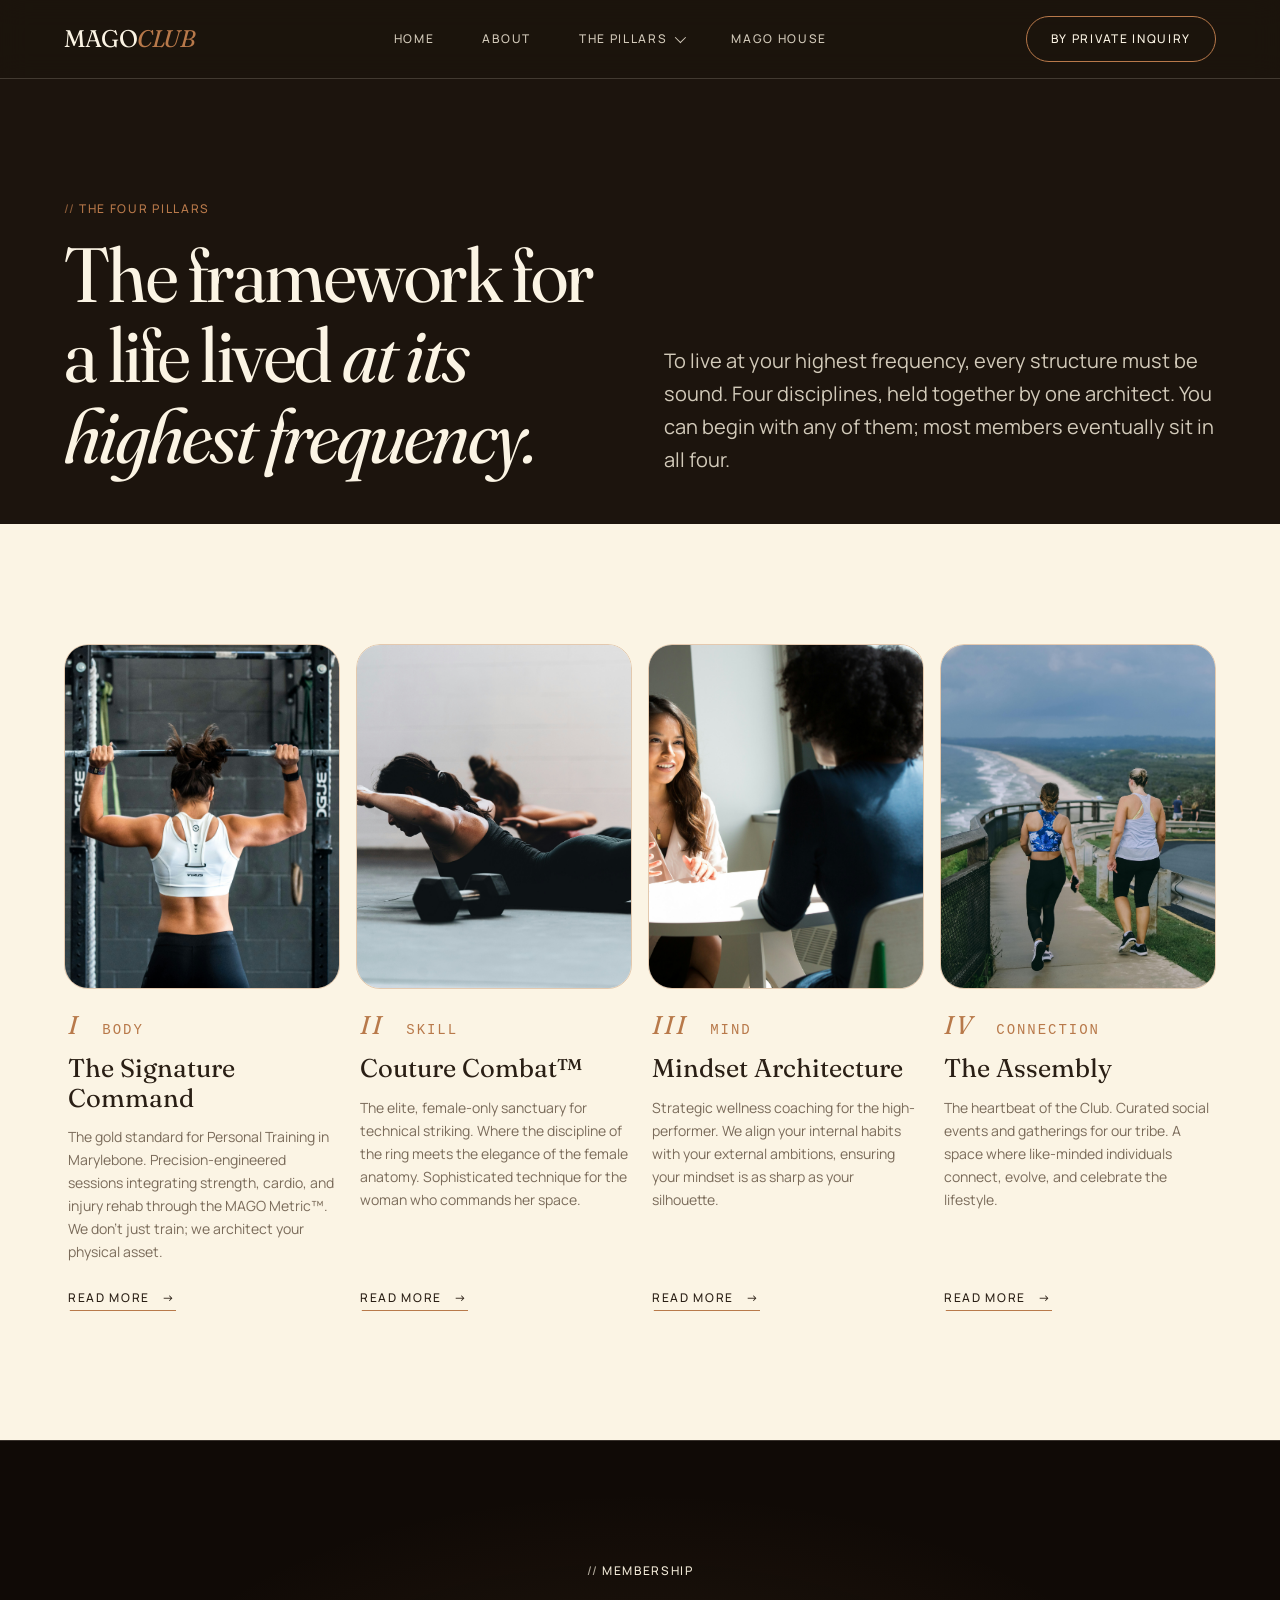
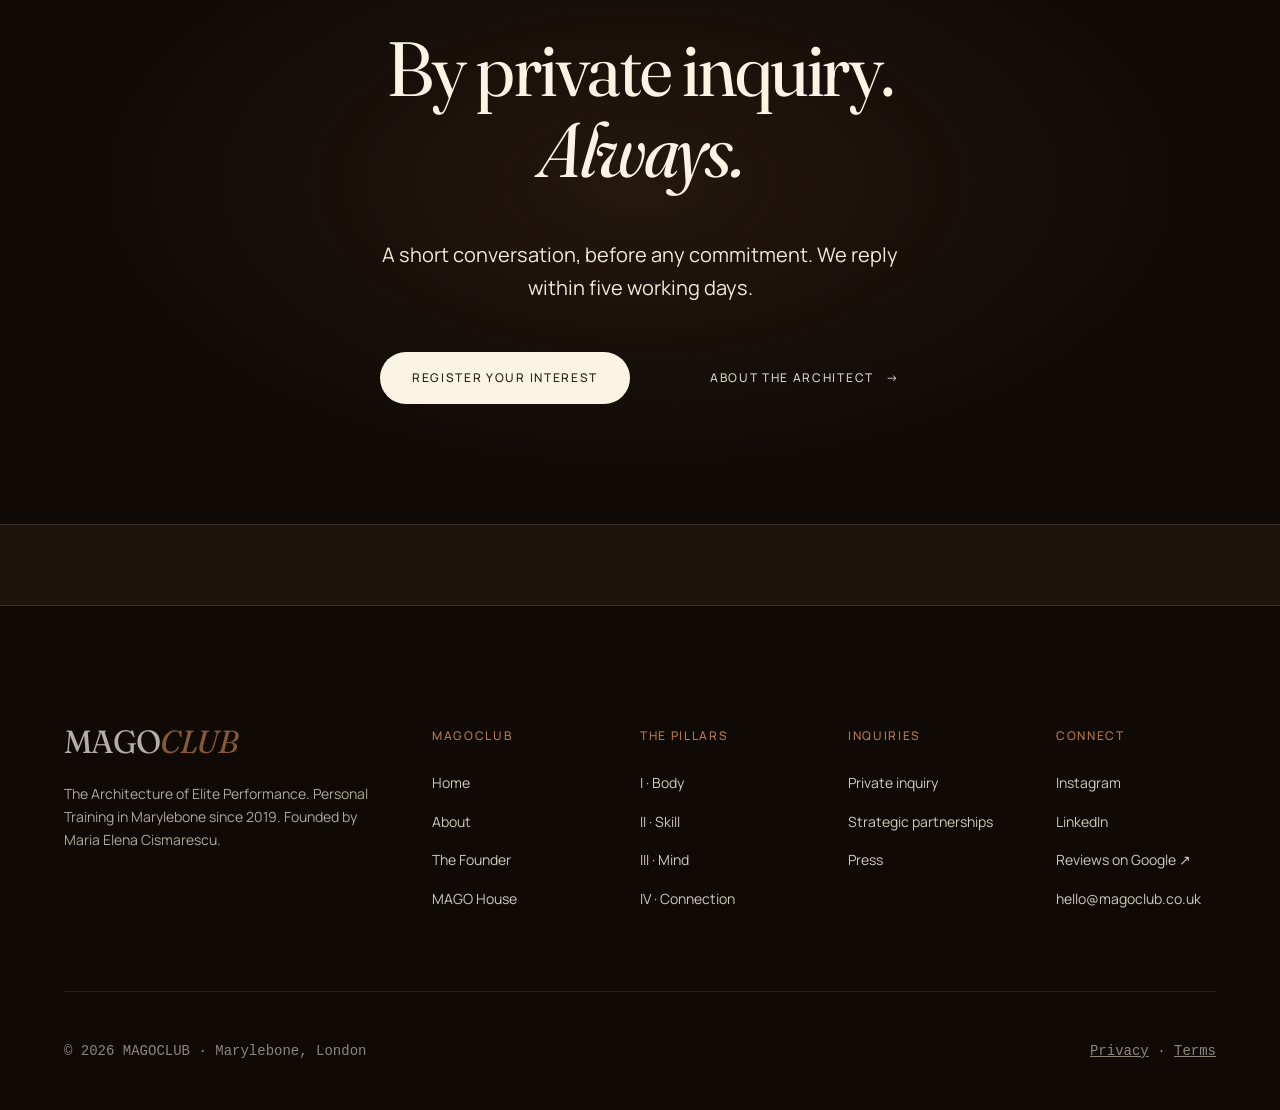
==== the-pillars/index.html @ b8d5c622 "Initial import: MAGOCLUB static site for magoclub.co.uk" ====
<!doctype html>
<html lang="en" data-root="../">
<head>
  <meta charset="utf-8" />
  <meta name="viewport" content="width=device-width,initial-scale=1" />
  <meta name="description" content="Body, Skill, Mind, Connection — the Four Pillars of MAGOCLUB's elite personal training practice in Marylebone." />
  <title>The Four Pillars — Elite Personal Training in Marylebone | MAGOCLUB</title>

  <link rel="canonical" href="https://magoclub.co.uk/the-pillars/" />

  <link rel="icon" href="/favicon.svg" type="image/svg+xml" />

  <meta property="og:type" content="website" />
  <meta property="og:site_name" content="MAGOCLUB" />
  <meta property="og:title" content="The Four Pillars — Elite Personal Training in Marylebone | MAGOCLUB" />
  <meta property="og:description" content="Body, Skill, Mind, Connection — the framework behind MAGOCLUB's elite personal training in Marylebone." />
  <meta property="og:url" content="https://magoclub.co.uk/the-pillars/" />
  <meta property="og:image" content="https://magoclub.co.uk/images/og-magoclub.jpg" />
  <meta name="twitter:card" content="summary_large_image" />
  <meta name="twitter:title" content="The Four Pillars — Elite Personal Training in Marylebone | MAGOCLUB" />
  <meta name="twitter:description" content="Body, Skill, Mind, Connection — the framework behind MAGOCLUB's elite personal training in Marylebone." />
  <meta name="twitter:image" content="https://magoclub.co.uk/images/og-magoclub.jpg" />

  <link rel="preconnect" href="https://fonts.googleapis.com" />
  <link rel="preconnect" href="https://fonts.gstatic.com" crossorigin />
  <link
    href="https://fonts.googleapis.com/css2?family=Fraunces:ital,opsz,wght,SOFT@0,9..144,300..700,0..100;1,9..144,300..700,0..100&family=Manrope:wght@400;500;600&display=swap"
    rel="stylesheet"
  />

  <link rel="stylesheet" href="../css/tokens.css" />
  <link rel="stylesheet" href="../css/sections.css" />
</head>
<body data-page="pillars">

  <a href="#main" class="skip-link">Skip to content</a>
  <div data-include="../partials/nav.html"></div>

  <main id="main">

    <!-- =====================================================================
         1 · SECTION HEADER (top of page)
         ===================================================================== -->
    <header class="sec-head sec-head--split" data-reveal-load>
      <div>
        <p class="eyebrow label-tic">The Four Pillars</p>
        <h1 class="title t-display-l">
          The framework for a life lived <span class="italic">at its highest frequency.</span>
        </h1>
      </div>
      <p class="lede t-body-l">
        To live at your highest frequency, every structure must be sound. Four
        disciplines, held together by one architect. You can begin with any of
        them; most members eventually sit in all four.
      </p>
    </header>

    <!-- =====================================================================
         2 · 4-UP PILLARS (cream stage)
         ===================================================================== -->
    <section class="pillars pillars--four on-cream-surface" aria-labelledby="pillars-headline">
      <div class="frame">
        <header class="sec-head sec-head--split sec-head--inline" style="display:none;" aria-hidden="true">
          <h2 id="pillars-headline">The Four Pillars</h2>
        </header>

        <div class="grid" role="list" data-reveal-stagger>
          <article class="card" role="listitem">
            <div class="pic">
              <a href="body.html" class="card-image-link" tabindex="-1" aria-hidden="true">
                <img src="../images/New Images/john-arano-h4i9G-de7Po-unsplash.jpg" alt="A woman lifting a barbell overhead, photographed from behind in a low-light studio." loading="lazy" decoding="async" />
              </a>
            </div>
            <div class="body">
              <span class="num"><span class="roman">I</span> Body</span>
              <h3 class="t-h2">The Signature Command</h3>
              <p class="t-body-s">
                The gold standard for Personal Training in Marylebone.
                Precision-engineered sessions integrating strength, cardio, and
                injury rehab through the MAGO Metric™. We don't just train; we
                architect your physical asset.
              </p>
              <a href="body.html" class="btn btn--primary more">Read more <span class="arrow" aria-hidden="true">→</span></a>
            </div>
          </article>

          <article class="card" role="listitem">
            <div class="pic">
              <a href="skill.html" class="card-image-link" tabindex="-1" aria-hidden="true">
                <img src="../images/New Images/logan-weaver-lgnwvr-u76Gd0hP5w4-unsplash.jpg" alt="Two women in matching low extensions on a studio floor." loading="lazy" decoding="async" />
              </a>
            </div>
            <div class="body">
              <span class="num"><span class="roman">II</span> Skill</span>
              <h3 class="t-h2">Couture Combat™</h3>
              <p class="t-body-s">
                The elite, female-only sanctuary for technical striking. Where
                the discipline of the ring meets the elegance of the female
                anatomy. Sophisticated technique for the woman who commands her
                space.
              </p>
              <a href="skill.html" class="btn btn--primary more">Read more <span class="arrow" aria-hidden="true">→</span></a>
            </div>
          </article>

          <article class="card" role="listitem">
            <div class="pic">
              <a href="mind.html" class="card-image-link" tabindex="-1" aria-hidden="true">
                <img src="../images/New Images/christina-wocintechchat-com-m-eF7HN40WbAQ-unsplash.jpg" alt="Two women in conversation across a table." loading="lazy" decoding="async" />
              </a>
            </div>
            <div class="body">
              <span class="num"><span class="roman">III</span> Mind</span>
              <h3 class="t-h2">Mindset Architecture</h3>
              <p class="t-body-s">
                Strategic wellness coaching for the high-performer. We align
                your internal habits with your external ambitions, ensuring
                your mindset is as sharp as your silhouette.
              </p>
              <a href="mind.html" class="btn btn--primary more">Read more <span class="arrow" aria-hidden="true">→</span></a>
            </div>
          </article>

          <article class="card" role="listitem">
            <div class="pic">
              <a href="connection.html" class="card-image-link" tabindex="-1" aria-hidden="true">
                <img src="../images/pexels-katetrifo-3943939.jpg" alt="Two women walking a coastal boardwalk on a moody overcast morning." loading="lazy" decoding="async" />
              </a>
            </div>
            <div class="body">
              <span class="num"><span class="roman">IV</span> Connection</span>
              <h3 class="t-h2">The Assembly</h3>
              <p class="t-body-s">
                The heartbeat of the Club. Curated social events and gatherings
                for our tribe. A space where like-minded individuals connect,
                evolve, and celebrate the lifestyle.
              </p>
              <a href="connection.html" class="btn btn--primary more">Read more <span class="arrow" aria-hidden="true">→</span></a>
            </div>
          </article>
        </div>
      </div>
    </section>

    <!-- =====================================================================
         3 · APPLY CTA BAND
         ===================================================================== -->
    <section class="apply-band" aria-labelledby="apply-headline">
      <p class="label-tic" data-reveal="fade">Membership</p>
      <h2 id="apply-headline" class="t-display-l" data-reveal="rise-soft">
        By private inquiry.<br/>
        <span class="italic">Always.</span>
      </h2>
      <p class="t-body-l" data-reveal="rise">
        A short conversation, before any commitment. We reply within five
        working days.
      </p>
      <div class="actions" data-reveal="rise">
        <a href="../register-interest.html" class="btn btn--filled">Register your interest</a>
        <a href="../about.html" class="btn btn--ghost">About the architect <span class="arrow" aria-hidden="true">→</span></a>
      </div>
    </section>

  </main>

  <div data-include="../partials/footer.html"></div>
  <script src="../js/include.js"></script>
  <script src="../js/reveal.js"></script>
</body>
</html>
---- css/tokens.css ----
/* =========================================================
   MAGO CLUB — DESIGN TOKENS
   Single source of truth for color, type, spacing, motion.
   ========================================================= */

:root {
  /* ---------- Color ---------- */
  --mago-stage:        #1C140D;   /* primary background — espresso */
  --mago-stage-2:      #261B12;   /* slightly lifted dark surface */
  --mago-stage-3:      #100A06;   /* near-black, used sparingly */

  --mago-cream:        #FBF4E4;   /* primary cream surface */
  --mago-cream-2:      #F2EAD8;   /* text on dark / secondary cream */
  --mago-cream-3:      #E8DEC6;   /* hairline on cream */

  --mago-ink:          #2A1F15;   /* primary text on cream */
  --mago-ink-muted:    #7A6B5A;   /* metadata, captions */

  --mago-copper:       #B8794A;   /* accent — line, underline, arrow */
  --mago-copper-soft:  #6B4A30;   /* hover / pressed accent */

  --mago-hairline-copper:  rgba(184, 121, 74, 0.35);
  --mago-hairline-cream:   rgba(242, 234, 216, 0.18);

  /* ---------- Typography ---------- */
  --font-serif: "Fraunces", "Times New Roman", serif;
  --font-sans:  "Manrope", -apple-system, BlinkMacSystemFont, "Segoe UI", sans-serif;
  --font-mono:  ui-monospace, "SF Mono", "JetBrains Mono", Menlo, monospace;

  /* Fraunces variation axes — high contrast, generous */
  --serif-opsz-display: 144;
  --serif-opsz-text: 28;
  --serif-soft: 30;          /* SOFT axis — slight, never floppy */

  /* Type scale — desktop. Mobile overrides further down. */
  --fs-display-xl: clamp(4rem, 9vw, 7.5rem);    /* 64–120px */
  --fs-display-l:  clamp(3rem, 6vw, 5rem);      /* 48–80px  */
  --fs-display-m:  clamp(2.25rem, 4.5vw, 3.5rem); /* 36–56px */
  --fs-h1:         clamp(1.75rem, 3vw, 2.5rem); /* 28–40px */
  --fs-h2:         clamp(1.375rem, 2vw, 1.75rem); /* 22–28px */
  --fs-body-l:     1.25rem;   /* 20px */
  --fs-body:       1rem;      /* 16px */
  --fs-body-s:     0.875rem;  /* 14px */
  --fs-label:      0.75rem;   /* 12px */

  --lh-display:    1.05;
  --lh-heading:    1.15;
  --lh-body:       1.65;
  --lh-tight:      1.25;

  --ls-label:      0.14em;    /* generous tracking on small caps */
  --ls-tight:      -0.02em;   /* display tightening */

  /* ---------- Spacing ---------- */
  --space-1:  0.25rem;   /* 4px  */
  --space-2:  0.5rem;    /* 8px  */
  --space-3:  0.75rem;   /* 12px */
  --space-4:  1rem;      /* 16px */
  --space-5:  1.5rem;    /* 24px */
  --space-6:  2rem;      /* 32px */
  --space-7:  3rem;      /* 48px */
  --space-8:  4rem;      /* 64px */
  --space-9:  5rem;      /* 80px */
  --space-10: 7.5rem;    /* 120px */

  /* ---------- Layout ---------- */
  --radius-card:    24px;
  --radius-pill:    999px;
  --radius-input:   0;        /* underline-only inputs, no rounding */

  --hairline:       1px;
  --container-max:  1440px;
  --gutter:         clamp(1.5rem, 5vw, 7.5rem);

  /* ---------- Motion ---------- */
  --ease-considered: cubic-bezier(0.22, 1, 0.36, 1);
  --dur-fast:    600ms;
  --dur-base:    1200ms;
  --dur-slow:    2000ms;

  /* Scroll/load reveal — slow, languid, considered. */
  --dur-reveal:       3200ms;
  --dur-reveal-long:  4000ms;
  --reveal-distance:  28px;
  --reveal-stagger:   180ms;
  --reveal-kenburns:  8000ms;
  --ease-reveal:      cubic-bezier(0.16, 1, 0.3, 1);

  /* ---------- Elevation (used sparingly) ---------- */
  --shadow-card: 0 24px 48px -24px rgba(28, 20, 13, 0.35);
}

/* Mobile: scale display down. Body stays. */
@media (max-width: 720px) {
  :root {
    --fs-display-xl: clamp(3rem, 12vw, 4.5rem);
    --fs-display-l:  clamp(2.25rem, 9vw, 3.25rem);
    --fs-display-m:  clamp(1.875rem, 6.5vw, 2.5rem);
  }
}
---- css/sections.css ----
/* =========================================================
   MAGO CLUB — SECTIONS
   Reusable example sections built on tokens.css.
   ========================================================= */

*, *::before, *::after { box-sizing: border-box; }
html { -webkit-text-size-adjust: 100%; text-rendering: optimizeLegibility; scroll-behavior: smooth; }
body {
  margin: 0;
  background: var(--mago-stage);
  color: var(--mago-cream-2);
  font-family: var(--font-sans);
  font-size: var(--fs-body);
  line-height: var(--lh-body);
  font-weight: 400;
  -webkit-font-smoothing: antialiased;
  -moz-osx-font-smoothing: grayscale;
}
img { max-width: 100%; display: block; }
button { font: inherit; color: inherit; background: none; border: 0; cursor: pointer; padding: 0; }
input, textarea { font: inherit; color: inherit; }
a { color: inherit; }
:focus-visible { outline: 2px solid var(--mago-copper); outline-offset: 4px; border-radius: 2px; }

/* Skip link */
.skip-link {
  position: absolute;
  left: -9999px;
  top: 0;
  background: var(--mago-cream);
  color: var(--mago-ink);
  padding: var(--space-3) var(--space-5);
  font-family: var(--font-sans);
  font-size: var(--fs-label);
  font-weight: 500;
  letter-spacing: var(--ls-label);
  text-transform: uppercase;
  text-decoration: none;
  z-index: 100;
}
.skip-link:focus { left: var(--space-5); top: var(--space-5); }

/* ---------- Reused typography (small subset of design-system.css) ---------- */
.t-display-xl { font-family: var(--font-serif); font-size: var(--fs-display-xl); line-height: var(--lh-display); letter-spacing: var(--ls-tight); font-weight: 400; margin: 0;
  font-variation-settings: "opsz" var(--serif-opsz-display), "SOFT" var(--serif-soft); }
.t-display-l  { font-family: var(--font-serif); font-size: var(--fs-display-l);  line-height: var(--lh-display); letter-spacing: var(--ls-tight); font-weight: 400; margin: 0;
  font-variation-settings: "opsz" var(--serif-opsz-display), "SOFT" var(--serif-soft); }
.t-display-m  { font-family: var(--font-serif); font-size: var(--fs-display-m);  line-height: var(--lh-heading); font-weight: 400; margin: 0; }
.t-h1 { font-family: var(--font-serif); font-size: var(--fs-h1); line-height: var(--lh-heading); font-weight: 400; margin: 0; }
.t-h2 { font-family: var(--font-serif); font-size: var(--fs-h2); line-height: var(--lh-heading); font-weight: 400; margin: 0; }
.t-body-l { font-size: var(--fs-body-l); line-height: var(--lh-body); margin: 0; }
.t-body { font-size: var(--fs-body); line-height: var(--lh-body); margin: 0; }
.t-body-s { font-size: var(--fs-body-s); line-height: var(--lh-body); margin: 0; }
.italic { font-style: italic; }
.copper { color: var(--mago-copper); }

.label-tic {
  font-family: var(--font-sans);
  font-size: var(--fs-label);
  font-weight: 500;
  letter-spacing: var(--ls-label);
  text-transform: uppercase;
  color: var(--mago-copper);
  margin: 0;
}
.label-tic::before { content: "// "; opacity: 0.7; }

/* ---------- Reused buttons (mirrored from design-system.css) ---------- */
.btn {
  --_color: var(--mago-cream);
  display: inline-flex;
  align-items: center;
  gap: var(--space-3);
  font-family: var(--font-sans);
  font-size: var(--fs-label);
  font-weight: 500;
  letter-spacing: var(--ls-label);
  text-transform: uppercase;
  color: var(--_color);
  text-decoration: none;
  position: relative;
  padding: var(--space-3) 0;
  transition: color var(--dur-base) var(--ease-considered);
}
.btn .arrow { display: inline-block; transition: transform var(--dur-base) var(--ease-considered); }
.btn:hover .arrow { transform: translateX(6px); }
.btn--primary::before {
  content: "";
  position: absolute;
  left: 0;
  bottom: var(--space-2);
  height: 1px;
  width: 100%;
  background: var(--mago-copper);
  transform-origin: left;
  transition: transform var(--dur-base) var(--ease-considered);
}
.btn--primary:hover::before { transform: scaleX(1.06); }
.btn--ghost { opacity: 0.85; }
.btn--ghost:hover { opacity: 1; }
.btn--filled {
  padding: var(--space-4) var(--space-6);
  background: var(--mago-cream);
  color: var(--mago-ink);
  border-radius: var(--radius-pill);
  transition: background-color var(--dur-base) var(--ease-considered),
              color var(--dur-base) var(--ease-considered);
}
.btn--filled:hover { background: var(--mago-copper); color: var(--mago-cream); }

.on-cream .btn { --_color: var(--mago-ink); }

/* ---------- Inter-page nav (small, top-of-page) ---------- */
.local-nav {
  position: sticky;
  top: 0;
  z-index: 10;
  background: rgba(28, 20, 13, 0.85);
  backdrop-filter: saturate(140%) blur(12px);
  -webkit-backdrop-filter: saturate(140%) blur(12px);
  border-bottom: 1px solid var(--mago-hairline-cream);
}
.local-nav .inner {
  max-width: var(--container-max);
  margin: 0 auto;
  padding: var(--space-4) var(--gutter);
  display: flex;
  align-items: center;
  justify-content: space-between;
  gap: var(--space-5);
}
.local-nav .wordmark {
  font-family: var(--font-serif);
  font-size: 1.5rem;
  color: var(--mago-cream);
  text-decoration: none;
  letter-spacing: var(--ls-tight);
}
.local-nav .wordmark em { color: var(--mago-copper); font-style: italic; }
.local-nav ul {
  list-style: none;
  margin: 0; padding: 0;
  display: flex;
  gap: var(--space-7);
}
.local-nav a {
  font-family: var(--font-sans);
  font-size: var(--fs-label);
  font-weight: 500;
  letter-spacing: var(--ls-label);
  text-transform: uppercase;
  text-decoration: none;
  color: var(--mago-cream-2);
  opacity: 0.8;
  transition: opacity var(--dur-base) var(--ease-considered), color var(--dur-base) var(--ease-considered);
}
.local-nav a:hover, .local-nav a[aria-current="page"] { opacity: 1; color: var(--mago-cream); }
.local-nav a[aria-current="page"] { border-bottom: 1px solid var(--mago-copper); padding-bottom: 2px; }

@media (max-width: 720px) {
  .local-nav ul { gap: var(--space-4); }
}

/* =========================================================
   1 · CINEMATIC HERO
   ========================================================= */
.hero-cinematic {
  position: relative;
  min-height: clamp(640px, 92vh, 960px);
  overflow: hidden;
  isolation: isolate;
}
.hero-cinematic .bg {
  position: absolute;
  inset: 0;
  z-index: -2;
}
.hero-cinematic .bg img {
  width: 100%;
  height: 100%;
  object-fit: cover;
  object-position: center 30%;
}
/* Bottom-weighted gradient ensures heading text always sits over crushed-black region */
.hero-cinematic .scrim {
  position: absolute;
  inset: 0;
  z-index: -1;
  background:
    linear-gradient(180deg, rgba(28,20,13,0.55) 0%, rgba(28,20,13,0.15) 30%, rgba(28,20,13,0.85) 75%, rgba(28,20,13,0.98) 100%),
    radial-gradient(ellipse at 30% 90%, rgba(28,20,13,0.55), transparent 60%);
}
.hero-cinematic .frame {
  max-width: var(--container-max);
  margin: 0 auto;
  padding: var(--space-10) var(--gutter) var(--space-9);
  height: 100%;
  display: grid;
  grid-template-rows: auto 1fr auto;
  min-height: clamp(640px, 92vh, 960px);
  gap: var(--space-7);
}
.hero-cinematic .top { display: flex; justify-content: space-between; align-items: flex-start; }
.hero-cinematic .top .meta {
  font-family: var(--font-sans);
  font-size: var(--fs-label);
  font-weight: 500;
  letter-spacing: var(--ls-label);
  text-transform: uppercase;
  color: var(--mago-cream-2);
  opacity: 0.7;
  text-align: right;
}
.hero-cinematic h1 {
  color: var(--mago-cream);
  max-width: 14ch;
  align-self: end;
}
.hero-cinematic .bottom {
  display: grid;
  grid-template-columns: 1fr 1fr;
  align-items: end;
  gap: var(--space-7);
}
.hero-cinematic .bottom p {
  color: var(--mago-cream-2);
  max-width: 42ch;
  opacity: 0.92;
}
.hero-cinematic .ctas {
  display: flex;
  gap: var(--space-9);
  justify-content: flex-end;
  flex-wrap: wrap;
}
@media (max-width: 720px) {
  /* Tighter top padding + stack the eyebrow/meta row instead of
     space-between, so the two labels don't get squeezed to viewport edges. */
  .hero-cinematic .frame {
    padding: var(--space-8) var(--gutter) var(--space-7);
    gap: var(--space-6);
  }
  .hero-cinematic .top {
    flex-direction: column;
    align-items: flex-start;
    gap: var(--space-3);
  }
  .hero-cinematic .top .meta {
    text-align: left;
  }
  .hero-cinematic .bottom { grid-template-columns: 1fr; }
  .hero-cinematic .ctas { justify-content: flex-start; }
}

/* =========================================================
   2 · EDITORIAL SPLIT HERO
   ========================================================= */
.hero-split {
  display: grid;
  grid-template-columns: 1fr 1fr;
  gap: var(--space-9);
  align-items: stretch;
  max-width: var(--container-max);
  margin: 0 auto;
  padding: var(--space-10) var(--gutter);
}
.hero-split .image {
  border-radius: var(--radius-card);
  overflow: hidden;
  border: 1px solid var(--mago-hairline-copper);
  aspect-ratio: 4 / 5;
}
.hero-split .image img { width: 100%; height: 100%; object-fit: cover; }
.hero-split .copy { display: flex; flex-direction: column; justify-content: center; gap: var(--space-6); }
.hero-split h2 { color: var(--mago-cream); max-width: 14ch; }
.hero-split p { color: var(--mago-cream-2); opacity: 0.85; max-width: 48ch; }
.hero-split .ctas { display: flex; gap: var(--space-9); flex-wrap: wrap; margin-top: var(--space-3); }

@media (max-width: 900px) {
  .hero-split {
    grid-template-columns: 1fr;
    padding: var(--space-8) var(--gutter) var(--space-7);
    gap: var(--space-7);
  }
  .hero-split .image { aspect-ratio: 4 / 3; }
  .hero-split .copy { justify-content: flex-start; }
}

/* =========================================================
   3 · THREE PILLARS (cream stage)
   ========================================================= */
.pillars {
  background: var(--mago-cream);
  color: var(--mago-ink);
  padding: var(--space-10) 0;
}
.pillars .frame {
  max-width: var(--container-max);
  margin: 0 auto;
  padding: 0 var(--gutter);
}
/* Centered CTA below the 4-up grid. Flex centers reliably across browsers
   regardless of whether the child is inline-flex or inline. */
.pillars__bottom-cta {
  display: flex;
  justify-content: center;
}
.pillars .head {
  display: grid;
  grid-template-columns: 1fr 1fr;
  gap: var(--space-7);
  align-items: end;
  margin-bottom: var(--space-9);
}
.pillars .head .label-tic { color: var(--mago-copper-soft); }
.pillars .head h2 { color: var(--mago-ink); margin-top: var(--space-3); max-width: 18ch; }
.pillars .head p { color: var(--mago-ink-muted); max-width: 48ch; }
.pillars .grid {
  display: grid;
  grid-template-columns: repeat(3, 1fr);
  gap: var(--space-5);
}
.pillars .card {
  background: var(--mago-cream);
  border-radius: var(--radius-card);
  overflow: hidden;
  display: flex;
  flex-direction: column;
}
/* Image is wrapped in a separate anchor (.card-image-link) that fills
   the .pic box. The link is aria-hidden + tabindex=-1 so screen readers
   announce a single accessible link per card (the "Read more →" below). */
.card-image-link {
  display: block;
  width: 100%;
  height: 100%;
}
.pillars .card .pic {
  aspect-ratio: 3 / 4;
  overflow: hidden;
  border-radius: var(--radius-card);
  border: 1px solid var(--mago-hairline-copper);
}
.pillars .card .pic img { width: 100%; height: 100%; object-fit: cover; transition: transform var(--dur-slow) var(--ease-considered); }
.pillars .card:hover { cursor: pointer; }
.pillars .card:hover .pic img { transform: scale(1.03); }
/* Mirror the .more link's underline-draw on the card as a whole, so
   the affordance is visible even when the cursor is over the image. */
.pillars .card:hover .more::before { transform: scaleX(1.06); }
/* Body region takes the remaining vertical space below the image, so all
   cards in a row become the same height. The .more link is pushed to the
   bottom of that region via margin-top: auto — so 'Read more' lines up
   across every card regardless of how many lines of body copy each has. */
.pillars .card .body {
  padding: var(--space-5) var(--space-1) 0;
  flex: 1 1 auto;
  display: flex;
  flex-direction: column;
  align-items: flex-start;
}
.pillars .card .num {
  font-family: var(--font-mono);
  font-size: var(--fs-body-s);
  color: var(--mago-copper);
  letter-spacing: var(--ls-label);
  text-transform: uppercase;
}
.pillars .card h3 { margin: var(--space-3) 0 var(--space-3); }
.pillars .card p { color: var(--mago-ink-muted); max-width: 36ch; }
.pillars .card .more {
  margin-top: auto;        /* push to the bottom of .body */
  padding-top: var(--space-5);
  --_color: var(--mago-ink);
}
@media (max-width: 900px) {
  .pillars .head { grid-template-columns: 1fr; gap: var(--space-3); }
  .pillars .grid { grid-template-columns: 1fr; }
}

/* =========================================================
   4 · EDITORIAL IMAGE+TEXT
   ========================================================= */
.editorial {
  max-width: var(--container-max);
  margin: 0 auto;
  padding: var(--space-10) var(--gutter);
  display: grid;
  grid-template-columns: 5fr 7fr;
  gap: var(--space-9);
  align-items: center;
}
.editorial .copy { padding-right: var(--space-6); }
.editorial .copy h2 { color: var(--mago-cream); margin-top: var(--space-3); margin-bottom: var(--space-6); max-width: 16ch; }
.editorial .copy p + p { margin-top: var(--space-5); }
.editorial .copy p { color: var(--mago-cream-2); opacity: 0.85; max-width: 52ch; }
.editorial .copy .more { margin-top: var(--space-7); }
.editorial figure {
  margin: 0;
  border-radius: var(--radius-card);
  overflow: hidden;
  border: 1px solid var(--mago-hairline-copper);
  position: relative;
}
.editorial figure img {
  width: 100%;
  height: auto;
  aspect-ratio: 4 / 5;
  object-fit: cover;
  display: block;
}
.editorial figcaption {
  position: absolute;
  left: var(--space-5);
  bottom: var(--space-5);
  font-family: var(--font-sans);
  font-size: var(--fs-label);
  letter-spacing: var(--ls-label);
  text-transform: uppercase;
  color: var(--mago-cream);
  background: rgba(28, 20, 13, 0.6);
  padding: var(--space-2) var(--space-4);
  border-radius: 999px;
  backdrop-filter: blur(8px);
  -webkit-backdrop-filter: blur(8px);
}
@media (max-width: 900px) {
  .editorial { grid-template-columns: 1fr; gap: var(--space-7); }
  .editorial .copy { padding-right: 0; order: 2; }
  .editorial figure { order: 1; }
}

/* =========================================================
   5 · STAT STRIP
   ========================================================= */
.stats {
  border-block: 1px solid var(--mago-hairline-cream);
  padding: var(--space-9) 0;
}
.stats .frame {
  max-width: var(--container-max);
  margin: 0 auto;
  padding: 0 var(--gutter);
  display: grid;
  grid-template-columns: repeat(4, 1fr);
  gap: var(--space-7);
}
.stats .stat dt {
  font-family: var(--font-sans);
  font-size: var(--fs-label);
  font-weight: 500;
  letter-spacing: var(--ls-label);
  text-transform: uppercase;
  color: var(--mago-copper);
  margin: 0 0 var(--space-3);
}
.stats .stat dd {
  margin: 0;
  font-family: var(--font-serif);
  font-size: clamp(2.5rem, 5vw, 4rem);
  line-height: 1;
  color: var(--mago-cream);
  font-feature-settings: "lnum";
}
.stats .stat .note {
  display: block;
  margin-top: var(--space-3);
  font-family: var(--font-sans);
  font-size: var(--fs-body-s);
  color: var(--mago-cream-2);
  opacity: 0.6;
}
@media (max-width: 900px) {
  .stats .frame { grid-template-columns: 1fr 1fr; }
}
@media (max-width: 480px) {
  .stats .frame { grid-template-columns: 1fr; }
}

/* =========================================================
   5b · CREDENTIALS (hairline-divided list on cream)
   Title + issuing body, modelled as a <dl>. Echoes the
   .stats strip — typographic, no card fills.
   ========================================================= */
.creds {
  max-width: var(--container-max);
  margin: 0 auto;
  padding: var(--space-9) var(--gutter);
}
.creds .head {
  margin-bottom: var(--space-8);
  max-width: 52ch;
}
.creds .head .label-tic { color: var(--mago-copper-soft); }
.creds .head h2 { color: var(--mago-ink); margin-top: var(--space-3); max-width: 20ch; }
.creds .grid {
  display: grid;
  grid-template-columns: repeat(3, 1fr);
  /* hairline gutters between cells via gap + cell borders */
  gap: 1px;
  background: var(--mago-hairline-copper);
  border: 1px solid var(--mago-hairline-copper);
}
.cred {
  background: var(--mago-cream);
  padding: var(--space-6) var(--space-6) var(--space-7);
  display: flex;
  flex-direction: column;
  gap: var(--space-3);
}
.cred dt {
  font-family: var(--font-sans);
  font-size: var(--fs-label);
  font-weight: 500;
  letter-spacing: var(--ls-label);
  text-transform: uppercase;
  color: var(--mago-copper);
  margin: 0;
}
.cred dd {
  margin: 0;
  font-family: var(--font-serif);
  font-size: clamp(1.25rem, 2vw, 1.5rem);
  line-height: var(--lh-tight);
  color: var(--mago-ink);
}
.cred .issuer {
  margin-top: auto;
  font-family: var(--font-sans);
  font-size: var(--fs-body-s);
  color: var(--mago-ink-muted);
}
.cred .issuer::before {
  content: "— ";
  color: var(--mago-copper);
}
@media (max-width: 900px) {
  .creds .grid { grid-template-columns: 1fr 1fr; }
}
@media (max-width: 480px) {
  .creds .grid { grid-template-columns: 1fr; }
}

/* =========================================================
   6 · MEMBERSHIP TIERS (cream cards on dark stage)
   ========================================================= */
.tiers {
  max-width: var(--container-max);
  margin: 0 auto;
  padding: var(--space-10) var(--gutter);
}
.tiers .head {
  display: grid;
  grid-template-columns: 1fr 1fr;
  gap: var(--space-7);
  align-items: end;
  margin-bottom: var(--space-9);
}
.tiers .head h2 { color: var(--mago-cream); margin-top: var(--space-3); max-width: 18ch; }
.tiers .head p { color: var(--mago-cream-2); opacity: 0.8; max-width: 48ch; }
.tiers .grid {
  display: grid;
  grid-template-columns: repeat(3, 1fr);
  gap: var(--space-5);
}
.tier {
  background: var(--mago-cream);
  color: var(--mago-ink);
  border-radius: var(--radius-card);
  border: 1px solid var(--mago-hairline-copper);
  padding: var(--space-7);
  display: flex;
  flex-direction: column;
  gap: var(--space-5);
  box-shadow: var(--shadow-card);
}
.tier .name { color: var(--mago-ink); }
.tier .lede { color: var(--mago-ink-muted); max-width: 36ch; }
.tier .tag {
  align-self: flex-start;
  font-family: var(--font-sans);
  font-size: var(--fs-label);
  letter-spacing: var(--ls-label);
  text-transform: uppercase;
  color: var(--mago-copper-soft);
}
.tier ul {
  list-style: none;
  margin: 0; padding: 0;
  display: grid;
  gap: var(--space-3);
  border-top: 1px solid var(--mago-hairline-copper);
  padding-top: var(--space-5);
}
.tier ul li {
  display: grid;
  grid-template-columns: 16px 1fr;
  gap: var(--space-3);
  align-items: baseline;
  color: var(--mago-ink);
  font-size: var(--fs-body);
}
.tier ul li::before {
  content: "—";
  color: var(--mago-copper);
  font-weight: 500;
}
.tier .foot {
  margin-top: auto;
  display: flex;
  align-items: baseline;
  justify-content: space-between;
  gap: var(--space-4);
  padding-top: var(--space-5);
}
.tier .price {
  font-family: var(--font-serif);
  font-size: 1.75rem;
  color: var(--mago-ink);
}
.tier .price small {
  font-family: var(--font-sans);
  font-size: var(--fs-body-s);
  color: var(--mago-ink-muted);
}
@media (max-width: 900px) {
  .tiers .head { grid-template-columns: 1fr; gap: var(--space-3); }
  .tiers .grid { grid-template-columns: 1fr; }
}

/* =========================================================
   7 · TESTIMONIAL / PULL QUOTE
   ========================================================= */
.testimonial {
  max-width: var(--container-max);
  margin: 0 auto;
  padding: var(--space-10) var(--gutter);
  display: grid;
  grid-template-columns: 7fr 5fr;
  gap: var(--space-9);
  align-items: center;
}
.testimonial blockquote {
  margin: 0;
  font-family: var(--font-serif);
  font-size: clamp(1.75rem, 3.5vw, 3rem);
  line-height: 1.2;
  color: var(--mago-cream);
  font-style: italic;
  font-weight: 400;
  letter-spacing: var(--ls-tight);
  max-width: 22ch;
  position: relative;
}
.testimonial blockquote::before {
  content: "\201C";
  position: absolute;
  left: -0.5em;
  top: -0.2em;
  color: var(--mago-copper);
  font-style: normal;
}
.testimonial .attribution {
  margin-top: var(--space-7);
  display: flex;
  align-items: center;
  gap: var(--space-4);
}
.testimonial .attribution .rule {
  width: 48px;
  height: 1px;
  background: var(--mago-copper);
  flex: 0 0 48px;
}
.testimonial .attribution .who {
  font-family: var(--font-sans);
  font-size: var(--fs-label);
  font-weight: 500;
  letter-spacing: var(--ls-label);
  text-transform: uppercase;
  color: var(--mago-cream-2);
  opacity: 0.85;
}
.testimonial figure {
  margin: 0;
  border-radius: var(--radius-card);
  overflow: hidden;
  border: 1px solid var(--mago-hairline-copper);
  aspect-ratio: 3 / 4;
}
.testimonial figure img { width: 100%; height: 100%; object-fit: cover; filter: saturate(0.85) brightness(0.92); }

/* Centered variant — single column, no image. The quote sits centered with
   the quotation mark inset preserved. */
.testimonial--centered {
  grid-template-columns: 1fr;
  justify-items: center;
  text-align: center;
}
.testimonial--centered blockquote { max-width: 28ch; margin-inline: auto; }
.testimonial--centered blockquote::before { left: -0.4em; }
.testimonial--centered .attribution { justify-content: center; }

@media (max-width: 900px) {
  .testimonial { grid-template-columns: 1fr; }
}

/* =========================================================
   8 · APPLY CTA BAND
   ========================================================= */
.apply-band {
  text-align: center;
  padding: clamp(var(--space-9), 14vw, var(--space-10)) var(--gutter);
  border-top: 1px solid var(--mago-hairline-cream);
  border-bottom: 1px solid var(--mago-hairline-cream);
  background:
    radial-gradient(ellipse at 50% 50%, rgba(184,121,74,0.12), transparent 60%),
    var(--mago-stage-3);
  display: grid;
  gap: var(--space-7);
  justify-items: center;
}
.apply-band h2 {
  color: var(--mago-cream);
  max-width: 18ch;
  margin: 0 auto;
}
.apply-band p {
  color: var(--mago-cream-2);
  opacity: 0.8;
  max-width: 44ch;
  margin: 0 auto;
}
.apply-band .actions {
  display: flex;
  gap: var(--space-9);
  flex-wrap: wrap;
  justify-content: center;
  align-items: center;
}

/* =========================================================
   COLOPHON
   ========================================================= */
.colophon {
  max-width: var(--container-max);
  margin: 0 auto;
  padding: var(--space-7) var(--gutter);
  display: flex;
  justify-content: space-between;
  font-family: var(--font-mono);
  font-size: var(--fs-body-s);
  color: var(--mago-cream-2);
  opacity: 0.5;
}
@media (max-width: 720px) {
  .colophon { flex-direction: column; gap: var(--space-2); }
}

/* =========================================================
   REVEALS — entrance animations on scroll / load
   Initial state set here; .is-visible flips it. JS adds the
   class via IntersectionObserver, with a safety timeout so
   content is never trapped invisible if JS fails.
   ========================================================= */
[data-reveal] {
  opacity: 0;
  transition:
    opacity var(--dur-reveal) var(--ease-reveal),
    transform var(--dur-reveal) var(--ease-reveal);
  will-change: opacity, transform;
}
[data-reveal="fade"]      { transform: none; }
[data-reveal="rise"]      { transform: translateY(var(--reveal-distance)); }
[data-reveal="rise-soft"] { transform: translateY(calc(var(--reveal-distance) * 0.5)); }
[data-reveal="rise-long"] {
  transform: translateY(var(--reveal-distance));
  transition-duration: var(--dur-reveal-long);
}
[data-reveal].is-visible {
  opacity: 1;
  transform: none;
}

/* Staggered children — each direct child reveals after the previous. */
[data-reveal-stagger] > * {
  opacity: 0;
  transform: translateY(var(--reveal-distance));
  transition:
    opacity var(--dur-reveal) var(--ease-reveal),
    transform var(--dur-reveal) var(--ease-reveal);
  will-change: opacity, transform;
}
[data-reveal-stagger].is-visible > * {
  opacity: 1;
  transform: none;
}
[data-reveal-stagger].is-visible > *:nth-child(1) { transition-delay: 0ms; }
[data-reveal-stagger].is-visible > *:nth-child(2) { transition-delay: calc(var(--reveal-stagger) * 1); }
[data-reveal-stagger].is-visible > *:nth-child(3) { transition-delay: calc(var(--reveal-stagger) * 2); }
[data-reveal-stagger].is-visible > *:nth-child(4) { transition-delay: calc(var(--reveal-stagger) * 3); }
[data-reveal-stagger].is-visible > *:nth-child(5) { transition-delay: calc(var(--reveal-stagger) * 4); }
[data-reveal-stagger].is-visible > *:nth-child(6) { transition-delay: calc(var(--reveal-stagger) * 5); }
[data-reveal-stagger].is-visible > *:nth-child(7) { transition-delay: calc(var(--reveal-stagger) * 6); }
[data-reveal-stagger].is-visible > *:nth-child(8) { transition-delay: calc(var(--reveal-stagger) * 7); }

/* Drawing rule — the hairline under .statement. Grows from the left. */
[data-reveal="rule"] {
  transform-origin: left center;
  transform: scaleX(0);
  opacity: 1;
  transition: transform var(--dur-reveal-long) var(--ease-reveal);
}
[data-reveal="rule"].is-visible { transform: scaleX(1); }

/* Hero load cascade — fires on page load, not on scroll. Each child
   waits longer than the last. Applied via [data-reveal-load]. */
[data-reveal-load] > * {
  opacity: 0;
  transform: translateY(var(--reveal-distance));
  transition:
    opacity var(--dur-reveal-long) var(--ease-reveal),
    transform var(--dur-reveal-long) var(--ease-reveal);
}
[data-reveal-load].is-visible > * {
  opacity: 1;
  transform: none;
}
[data-reveal-load].is-visible > *:nth-child(1) { transition-delay: 0ms; }
[data-reveal-load].is-visible > *:nth-child(2) { transition-delay: 200ms; }
[data-reveal-load].is-visible > *:nth-child(3) { transition-delay: 500ms; }
[data-reveal-load].is-visible > *:nth-child(4) { transition-delay: 700ms; }
[data-reveal-load].is-visible > *:nth-child(5) { transition-delay: 900ms; }

/* Ken Burns — gentle 1.05 → 1.0 zoom on hero background images.
   Applied to the .bg img inside any [data-kenburns] container. */
[data-kenburns] img {
  transform: scale(1.05);
  transition: transform var(--reveal-kenburns) var(--ease-reveal);
  will-change: transform;
}
[data-kenburns].is-visible img { transform: scale(1); }

/* =========================================================
   REDUCED MOTION
   ========================================================= */
@media (prefers-reduced-motion: reduce) {
  *, *::before, *::after {
    animation-duration: 0.001ms !important;
    transition-duration: 0.001ms !important;
    scroll-behavior: auto !important;
  }
  .pillars .card:hover .pic img { transform: none; }
  .btn:hover .arrow { transform: none; }
  .btn--primary:hover::before { transform: scaleX(1); }

  /* Reveals collapse to instant — visible, no transform, no delay. */
  [data-reveal],
  [data-reveal-stagger] > *,
  [data-reveal-load] > * {
    opacity: 1 !important;
    transform: none !important;
    transition: none !important;
  }
  [data-reveal="rule"] { transform: scaleX(1) !important; }
  [data-kenburns] img { transform: none !important; }
}

/* =========================================================
   ============ EXTENSION ROUND (v0.2) =====================
   New components added to fill page-template gaps.
   Built strictly on existing tokens.
   ========================================================= */

/* =========================================================
   9 · SECTION HEADER (reusable)
   Eyebrow + headline + lede. Two layouts: stacked, or split (1/2 + 1/2).
   ========================================================= */
.sec-head {
  max-width: var(--container-max);
  margin: 0 auto;
  padding: var(--space-10) var(--gutter) var(--space-7);
}
.sec-head .eyebrow { margin-bottom: var(--space-4); }
.sec-head .title { color: var(--mago-cream); margin: 0 0 var(--space-5); max-width: 22ch; }
.sec-head .lede  { color: var(--mago-cream-2); opacity: 0.85; max-width: 56ch; }

/* Split variant — used when there's a lede long enough to need its own column */
.sec-head--split {
  display: grid;
  grid-template-columns: 1fr 1fr;
  gap: var(--space-7);
  align-items: end;
}
.sec-head--split .title { margin-top: var(--space-3); margin-bottom: 0; }

/* When used as a header *inside* a compound section (.pillars, .tiers, etc.)
   the host already controls its own top padding — strip ours.
   Apply by adding .sec-head--inline to the .sec-head element. */
.sec-head--inline { padding-top: 0; padding-bottom: var(--space-9); padding-left: 0; padding-right: 0; }

/* On cream surfaces */
.on-cream-surface .sec-head .title { color: var(--mago-ink); }
.on-cream-surface .sec-head .lede  { color: var(--mago-ink-muted); opacity: 1; }
.on-cream-surface .sec-head .eyebrow { color: var(--mago-copper-soft); }

@media (max-width: 720px) {
  .sec-head { padding: var(--space-9) var(--gutter) var(--space-6); }
  .sec-head--split { grid-template-columns: 1fr; gap: var(--space-3); }
  .sec-head--inline { padding: 0 0 var(--space-7); }
}

/* =========================================================
   10 · CENTERED EDITORIAL (type-only column)
   For "The Statement" — pure type moment, no image.
   ========================================================= */
.statement {
  max-width: var(--container-max);
  margin: 0 auto;
  padding: var(--space-10) var(--gutter);
  display: grid;
  justify-items: center;
  text-align: center;
  gap: var(--space-6);
}
.statement .eyebrow { color: var(--mago-copper); }
.statement h2 {
  color: var(--mago-cream);
  max-width: 18ch;
  margin: 0;
}
.statement p {
  color: var(--mago-cream-2);
  opacity: 0.85;
  max-width: 56ch;
  margin: 0;
}
.statement .rule {
  width: 64px;
  height: 1px;
  background: var(--mago-copper);
  margin: var(--space-4) 0 0;
}

/* =========================================================
   11 · EDITORIAL — reverse modifier + tighter variant
   Image left / text right alternation for the About-page
   "Four Pillars (full)" rhythm.
   ========================================================= */
.editorial.editorial--reverse {
  grid-template-columns: 7fr 5fr;
}
.editorial.editorial--reverse .copy { order: 2; padding-right: 0; padding-left: var(--space-6); }
.editorial.editorial--reverse figure { order: 1; }

@media (max-width: 900px) {
  .editorial.editorial--reverse { grid-template-columns: 1fr; }
  .editorial.editorial--reverse .copy { padding-left: 0; }
}

/* =========================================================
   12 · 4-UP PILLAR GRID
   Variant of .pillars for the four MAGOCLUB pillars.
   ========================================================= */
.pillars--four .grid {
  grid-template-columns: repeat(4, 1fr);
  gap: var(--space-4);
}
.pillars--four .card .pic { aspect-ratio: 4 / 5; }
.pillars--four .card h3 { font-size: var(--fs-h2); }

@media (max-width: 1100px) {
  .pillars--four .grid { grid-template-columns: repeat(2, 1fr); gap: var(--space-5); }
}
@media (max-width: 600px) {
  .pillars--four .grid { grid-template-columns: 1fr; }
}

/* Roman numeral treatment — used in pillar cards */
.roman {
  font-family: var(--font-serif);
  font-style: italic;
  color: var(--mago-copper);
  font-size: var(--fs-h2);
  line-height: 1;
  display: inline-block;
  margin-right: var(--space-3);
}

/* =========================================================
   13 · NUMBERED EDITORIAL CARDS
   For "The Foundation — three pillars of a method" lists.
   Larger than sub-cards, smaller than .tier; horizontal on desktop.
   ========================================================= */
.numbered-list {
  max-width: var(--container-max);
  margin: 0 auto;
  padding: var(--space-9) var(--gutter);
  display: grid;
  gap: var(--space-5);
}
.numbered-card {
  display: grid;
  grid-template-columns: 120px 1fr;
  gap: var(--space-7);
  padding: var(--space-7) 0;
  border-top: 1px solid var(--mago-hairline-cream);
  align-items: start;
}
.numbered-card:last-child { border-bottom: 1px solid var(--mago-hairline-cream); }
.numbered-card .num {
  font-family: var(--font-serif);
  font-size: clamp(2.5rem, 5vw, 4rem);
  line-height: 1;
  color: var(--mago-copper);
  font-feature-settings: "lnum";
  letter-spacing: var(--ls-tight);
}
.numbered-card .body h3 { color: var(--mago-cream); margin: 0 0 var(--space-4); }
.numbered-card .body h3 .italic { color: var(--mago-cream-2); }
.numbered-card .body p { color: var(--mago-cream-2); opacity: 0.85; max-width: 64ch; }
.numbered-card .body p + p { margin-top: var(--space-4); }

@media (max-width: 720px) {
  .numbered-card { grid-template-columns: 1fr; gap: var(--space-3); padding: var(--space-5) 0; }
  .numbered-card .num { font-size: 2.5rem; }
}

/* =========================================================
   14 · TEXT-ONLY SUB-CARDS
   For Mind-page sub-groups: "Stress Mgmt / Recovery / Circadian"
   3-up or 2-up. No images. Compact, scannable.
   ========================================================= */
.subcards {
  max-width: var(--container-max);
  margin: 0 auto;
  padding: 0 var(--gutter) var(--space-9);
}
.subcards .grid {
  display: grid;
  gap: var(--space-4);
}
.subcards--3 .grid { grid-template-columns: repeat(3, 1fr); }
.subcards--2 .grid { grid-template-columns: repeat(2, 1fr); }

.subcard {
  background: var(--mago-stage-2);
  border: 1px solid var(--mago-hairline-cream);
  border-radius: var(--radius-card);
  padding: var(--space-6);
  display: grid;
  gap: var(--space-3);
  transition: border-color var(--dur-base) var(--ease-considered),
              transform var(--dur-base) var(--ease-considered);
}
.subcard:hover {
  border-color: var(--mago-hairline-copper);
  transform: translateY(-2px);
}
.subcard .num {
  font-family: var(--font-mono);
  font-size: var(--fs-body-s);
  letter-spacing: var(--ls-label);
  text-transform: uppercase;
  color: var(--mago-copper);
}
.subcard h3 { color: var(--mago-cream); margin: 0; }
.subcard p { color: var(--mago-cream-2); opacity: 0.85; margin: 0; max-width: 38ch; }

/* On cream surface */
.subcard--cream {
  background: var(--mago-cream);
  border-color: var(--mago-hairline-copper);
}
.subcard--cream h3 { color: var(--mago-ink); }
.subcard--cream p { color: var(--mago-ink-muted); opacity: 1; }
.subcard--cream .num { color: var(--mago-copper-soft); }

@media (max-width: 900px) {
  .subcards--3 .grid { grid-template-columns: 1fr; }
  .subcards--2 .grid { grid-template-columns: 1fr; }
}

/* =========================================================
   15 · FULL-BLEED TYPE HERO
   Image is atmospheric; the type is the subject.
   For "MAGO HOUSE — Coming Soon" energy.
   ========================================================= */
.type-hero {
  position: relative;
  min-height: clamp(560px, 80vh, 800px);
  overflow: hidden;
  isolation: isolate;
  display: grid;
  align-items: center;
}
.type-hero .bg {
  position: absolute;
  inset: 0;
  z-index: -2;
}
.type-hero .bg img {
  width: 100%;
  height: 100%;
  object-fit: cover;
  object-position: center;
  filter: brightness(0.55) saturate(0.85);
}
.type-hero .scrim {
  position: absolute;
  inset: 0;
  z-index: -1;
  background:
    radial-gradient(ellipse at center, rgba(28,20,13,0.3), rgba(28,20,13,0.92) 80%),
    linear-gradient(180deg, rgba(28,20,13,0.5) 0%, rgba(28,20,13,0.5) 100%);
}
.type-hero .frame {
  max-width: var(--container-max);
  width: 100%;
  margin: 0 auto;
  padding: var(--space-10) var(--gutter);
  text-align: center;
  display: grid;
  gap: var(--space-6);
  justify-items: center;
}
.type-hero h1 {
  color: var(--mago-cream);
  max-width: 22ch;
  margin: 0;
}
.type-hero .lede {
  color: var(--mago-cream-2);
  opacity: 0.9;
  max-width: 50ch;
  margin: 0;
}
.type-hero .eyebrow { color: var(--mago-copper); }
.type-hero .ctas { display: flex; gap: var(--space-9); flex-wrap: wrap; justify-content: center; margin-top: var(--space-3); }

/* =========================================================
   16 · SITE FOOTER (production)
   Multi-column, with primary nav, contact, social, legal.
   ========================================================= */
.site-footer {
  background: var(--mago-stage-3);
  border-top: 1px solid var(--mago-hairline-cream);
  padding: var(--space-10) 0 var(--space-7);
  margin-top: var(--space-9);
}
.site-footer .frame {
  max-width: var(--container-max);
  margin: 0 auto;
  padding: 0 var(--gutter);
  display: grid;
  gap: var(--space-9);
}
.site-footer .top {
  display: grid;
  grid-template-columns: 2fr repeat(4, 1fr);
  gap: var(--space-7);
  align-items: start;
}
.site-footer .brand {
  display: grid;
  gap: var(--space-5);
  max-width: 44ch;
}
.site-footer .brand .wordmark {
  font-family: var(--font-serif);
  font-size: 2rem;
  color: var(--mago-cream);
  letter-spacing: var(--ls-tight);
  margin: 0;
  line-height: 1;
}
.site-footer .brand .wordmark em { color: var(--mago-copper); font-style: italic; }
.site-footer .brand p {
  color: var(--mago-cream-2);
  opacity: 0.7;
  font-size: var(--fs-body-s);
  margin: 0;
}
.site-footer .col h4 {
  font-family: var(--font-sans);
  font-size: var(--fs-label);
  font-weight: 500;
  letter-spacing: var(--ls-label);
  text-transform: uppercase;
  color: var(--mago-copper);
  margin: 0 0 var(--space-5);
}
.site-footer .col ul {
  list-style: none;
  margin: 0; padding: 0;
  display: grid;
  gap: var(--space-3);
}
.site-footer .col a {
  font-family: var(--font-sans);
  font-size: var(--fs-body-s);
  color: var(--mago-cream-2);
  text-decoration: none;
  opacity: 0.85;
  transition: color var(--dur-base) var(--ease-considered), opacity var(--dur-base) var(--ease-considered);
}
.site-footer .col a:hover { color: var(--mago-cream); opacity: 1; }
.site-footer .bottom {
  display: flex;
  justify-content: space-between;
  align-items: center;
  padding-top: var(--space-7);
  border-top: 1px solid var(--mago-hairline-cream);
  color: var(--mago-cream-2);
  opacity: 0.55;
  font-family: var(--font-mono);
  font-size: var(--fs-body-s);
  flex-wrap: wrap;
  gap: var(--space-4);
}
.site-footer .bottom a { color: inherit; }

@media (max-width: 1000px) {
  .site-footer .top { grid-template-columns: 1fr 1fr; }
  .site-footer .brand { grid-column: 1 / -1; }
}
@media (max-width: 600px) {
  .site-footer .top { grid-template-columns: 1fr; }
  .site-footer .bottom { flex-direction: column; align-items: flex-start; }
}

/* =========================================================
   17 · PRIMARY NAV (production) + dropdown + mobile drawer
   ========================================================= */
.site-nav {
  position: sticky;
  top: 0;
  z-index: 50;
  background: rgba(28, 20, 13, 0.85);
  backdrop-filter: saturate(140%) blur(14px);
  -webkit-backdrop-filter: saturate(140%) blur(14px);
  border-bottom: 1px solid var(--mago-hairline-cream);
}
.site-nav .frame {
  max-width: var(--container-max);
  margin: 0 auto;
  padding: var(--space-4) var(--gutter);
  display: grid;
  grid-template-columns: auto 1fr auto;
  align-items: center;
  gap: var(--space-7);
}
.site-nav .wordmark {
  font-family: var(--font-serif);
  font-size: 1.5rem;
  color: var(--mago-cream);
  text-decoration: none;
  letter-spacing: var(--ls-tight);
  line-height: 1;
}
.site-nav .wordmark em { color: var(--mago-copper); font-style: italic; }
.site-nav .primary {
  list-style: none;
  margin: 0; padding: 0;
  display: flex;
  gap: var(--space-7);
  justify-content: center;
}
.site-nav .primary a, .site-nav .primary button {
  font-family: var(--font-sans);
  font-size: var(--fs-label);
  font-weight: 500;
  letter-spacing: var(--ls-label);
  text-transform: uppercase;
  text-decoration: none;
  color: var(--mago-cream-2);
  opacity: 0.85;
  background: none;
  border: 0;
  padding: var(--space-3) 0;
  cursor: pointer;
  display: inline-flex;
  align-items: center;
  gap: var(--space-2);
}
.site-nav .primary a:hover, .site-nav .primary a[aria-current="page"],
.site-nav .primary button:hover, .site-nav .primary [aria-expanded="true"],
.site-nav .primary button[data-active="true"] {
  color: var(--mago-cream);
  opacity: 1;
}
.site-nav .primary a[aria-current="page"],
.site-nav .primary button[data-active="true"] { border-bottom: 1px solid var(--mago-copper); }

/* Dropdown */
.has-dropdown { position: relative; }
.has-dropdown .caret {
  display: inline-block;
  width: 8px; height: 8px;
  border-right: 1px solid currentColor;
  border-bottom: 1px solid currentColor;
  transform: rotate(45deg) translateY(-2px);
  transition: transform var(--dur-base) var(--ease-considered);
}
.has-dropdown [aria-expanded="true"] .caret { transform: rotate(225deg) translateY(0); }

.dropdown {
  position: absolute;
  top: calc(100% + var(--space-3));
  left: 50%;
  transform: translateX(-50%);
  min-width: 280px;
  background: var(--mago-cream);
  color: var(--mago-ink);
  border: 1px solid var(--mago-hairline-copper);
  border-radius: var(--radius-card);
  padding: var(--space-5);
  display: grid;
  gap: var(--space-3);
  box-shadow: var(--shadow-card);
  opacity: 0;
  visibility: hidden;
  transition: opacity var(--dur-base) var(--ease-considered),
              visibility var(--dur-base) var(--ease-considered),
              transform var(--dur-base) var(--ease-considered);
}
/* Invisible bridge across the gap between trigger and panel so a hover
   sweep from button to menu doesn't pass through dead space and close it. */
.dropdown::before {
  content: "";
  position: absolute;
  bottom: 100%;
  left: 0;
  right: 0;
  height: calc(var(--space-3) + 2px);
}
.has-dropdown [aria-expanded="true"] + .dropdown {
  opacity: 1;
  visibility: visible;
  transform: translateX(-50%) translateY(0);
}

/* Desktop: open on hover / keyboard focus, not just click.
   Scoped to a hover-capable pointer so touch devices keep tap-to-open. */
@media (hover: hover) and (min-width: 861px) {
  .has-dropdown:hover .dropdown,
  .has-dropdown:focus-within .dropdown {
    opacity: 1;
    visibility: visible;
    transform: translateX(-50%) translateY(0);
  }
  .has-dropdown:hover .caret,
  .has-dropdown:focus-within .caret { transform: rotate(225deg) translateY(0); }
  /* Keep the trigger highlighted while the menu is open via hover */
  .site-nav .primary .has-dropdown:hover button,
  .site-nav .primary .has-dropdown:focus-within button { color: var(--mago-cream); opacity: 1; }
}
.site-nav .primary .dropdown a {
  font-family: var(--font-sans);
  font-size: var(--fs-body);
  font-weight: 400;
  letter-spacing: 0;
  text-transform: none;
  color: var(--mago-ink);
  text-decoration: none;
  display: grid;
  grid-template-columns: auto 1fr;
  gap: var(--space-3);
  align-items: baseline;
  padding: var(--space-3);
  border-radius: 8px;
  transition: background-color var(--dur-base) var(--ease-considered);
  opacity: 1;
}
.site-nav .primary .dropdown a:hover { background: var(--mago-cream-3); color: var(--mago-ink); opacity: 1; }
.dropdown a .roman-num {
  font-family: var(--font-serif);
  font-style: italic;
  color: var(--mago-copper);
  font-size: var(--fs-body-s);
  width: 24px;
}
.dropdown a .desc {
  display: block;
  font-size: var(--fs-body-s);
  color: var(--mago-ink-muted);
  margin-top: 2px;
}

/* Right side: nav CTA + mobile toggle */
.site-nav .nav-cta {
  border: 1px solid var(--mago-copper);
  border-radius: var(--radius-pill);
  padding: var(--space-3) var(--space-5);
  font-family: var(--font-sans);
  font-size: var(--fs-label);
  font-weight: 500;
  letter-spacing: var(--ls-label);
  text-transform: uppercase;
  color: var(--mago-cream);
  text-decoration: none;
  white-space: nowrap;
  transition: background-color var(--dur-base) var(--ease-considered),
              color var(--dur-base) var(--ease-considered);
}
.site-nav .nav-cta:hover { background: var(--mago-copper); color: var(--mago-stage); }

/* Mobile toggle (hamburger) */
.nav-toggle {
  display: none;
  width: 40px; height: 40px;
  border: 1px solid var(--mago-hairline-cream);
  border-radius: 8px;
  position: relative;
  cursor: pointer;
}
.nav-toggle span,
.nav-toggle span::before,
.nav-toggle span::after {
  position: absolute;
  left: 50%;
  top: 50%;
  width: 18px;
  height: 1px;
  background: var(--mago-cream);
  transform: translate(-50%, -50%);
  transition: transform var(--dur-base) var(--ease-considered),
              top var(--dur-base) var(--ease-considered),
              opacity var(--dur-base) var(--ease-considered);
}
.nav-toggle span::before,
.nav-toggle span::after {
  content: "";
  left: 0; top: 0;
  transform: none;
}
.nav-toggle span::before { top: -6px; }
.nav-toggle span::after  { top: 6px; }
.nav-toggle[aria-expanded="true"] span { background: transparent; }
.nav-toggle[aria-expanded="true"] span::before { top: 0; transform: rotate(45deg); }
.nav-toggle[aria-expanded="true"] span::after  { top: 0; transform: rotate(-45deg); }

/* Mobile drawer */
@media (max-width: 900px) {
  .site-nav .frame { grid-template-columns: auto 1fr auto; }
  .site-nav .primary { display: none; }
  .site-nav .nav-cta { display: none; }
  .nav-toggle { display: block; justify-self: end; }

  .site-nav.is-open .primary,
  .site-nav.is-open .nav-cta {
    display: flex;
  }
  /* Open drawer becomes a full-height overlay that scrolls internally,
     so a tall menu can't leak scroll to the page underneath. */
  .site-nav.is-open {
    position: fixed;
    inset: 0;
    background: var(--mago-stage);
    overflow-y: auto;
    -webkit-overflow-scrolling: touch;
    overscroll-behavior: contain;
  }
  .site-nav.is-open .frame {
    grid-template-columns: 1fr;
    grid-template-rows: auto auto auto;
    gap: var(--space-5);
    min-height: 100%;
    padding-bottom: max(var(--space-7), env(safe-area-inset-bottom));
  }
  .site-nav.is-open .wordmark { grid-row: 1; }
  .site-nav.is-open .nav-toggle {
    grid-row: 1; grid-column: 1;
    justify-self: end;
    position: fixed;
    top: var(--space-4); right: var(--gutter);
    z-index: 1;
  }
  .site-nav.is-open .primary {
    flex-direction: column;
    gap: var(--space-2);
    padding-top: var(--space-5);
    border-top: 1px solid var(--mago-hairline-cream);
  }
  .site-nav.is-open .primary a,
  .site-nav.is-open .primary button {
    font-size: var(--fs-h2);
    font-family: var(--font-serif);
    text-transform: none;
    letter-spacing: var(--ls-tight);
    padding: var(--space-3) 0;
  }
  /* In the drawer the dropdown is an inline accordion: collapsed by
     default, expanded only when its button has aria-expanded="true". */
  .site-nav.is-open .dropdown {
    position: static;
    transform: none;
    box-shadow: none;
    background: transparent;
    color: var(--mago-cream);
    border: 0;
    /* collapsed */
    display: block;
    max-height: 0;
    opacity: 0;
    visibility: hidden;
    overflow: hidden;
    padding: 0 0 0 var(--space-5);
    transition: max-height var(--dur-base) var(--ease-considered),
                opacity var(--dur-fast) var(--ease-considered);
  }
  .site-nav.is-open [aria-expanded="true"] + .dropdown {
    max-height: 70vh;
    opacity: 1;
    visibility: visible;
    padding-top: var(--space-3);
  }
  .site-nav.is-open .dropdown a { color: var(--mago-cream-2); }
  .site-nav.is-open .dropdown a:hover { background: transparent; color: var(--mago-cream); }
  .site-nav.is-open .dropdown a .desc { color: var(--mago-cream-2); opacity: 0.7; }
  .site-nav.is-open .nav-cta {
    display: inline-flex;
    align-self: flex-start;
    margin-top: var(--space-5);
  }
}

/* =========================================================
   18 · FORM VOCABULARY (Register Your Interest)
   ========================================================= */
.form-page {
  max-width: var(--container-max);
  margin: 0 auto;
  padding: var(--space-10) var(--gutter);
  display: grid;
  grid-template-columns: 1fr 1.2fr;
  gap: var(--space-9);
  align-items: start;
}
.form-page .lhs { display: grid; gap: var(--space-6); position: sticky; top: 100px; }
.form-page .lhs h1 { color: var(--mago-cream); max-width: 16ch; }
.form-page .lhs p { color: var(--mago-cream-2); opacity: 0.85; max-width: 44ch; }
.form-page .lhs .portrait {
  margin-top: var(--space-5);
  border-radius: var(--radius-card);
  overflow: hidden;
  border: 1px solid var(--mago-hairline-copper);
  aspect-ratio: 4 / 5;
}
.form-page .lhs .portrait img { width: 100%; height: 100%; object-fit: cover; }

@media (max-width: 1000px) {
  .form-page { grid-template-columns: 1fr; }
  .form-page .lhs { position: static; }
}

/* Form card */
.register-form {
  background: var(--mago-cream);
  color: var(--mago-ink);
  border: 1px solid var(--mago-hairline-copper);
  border-radius: var(--radius-card);
  padding: clamp(var(--space-6), 4vw, var(--space-8));
  display: grid;
  gap: var(--space-6);
  box-shadow: var(--shadow-card);
}
.register-form > header { display: grid; gap: var(--space-3); }
.register-form > header .eyebrow { color: var(--mago-copper-soft); margin: 0; }
.register-form > header h2 { color: var(--mago-ink); margin: 0; }
.register-form > header p { color: var(--mago-ink-muted); margin: 0; max-width: 48ch; }

/* Field — underline-only on cream */
.fld {
  display: grid;
  gap: var(--space-2);
}
.fld > label {
  font-family: var(--font-sans);
  font-size: var(--fs-label);
  font-weight: 500;
  letter-spacing: var(--ls-label);
  text-transform: uppercase;
  color: var(--mago-ink-muted);
}
.fld > label .req { color: var(--mago-copper); margin-left: 4px; }
.fld input[type="text"],
.fld input[type="email"],
.fld input[type="tel"],
.fld textarea {
  background: transparent;
  border: 0;
  border-bottom: 1px solid var(--mago-hairline-copper);
  border-radius: 0;
  padding: var(--space-3) 0;
  font-family: var(--font-sans);
  font-size: var(--fs-body);
  color: var(--mago-ink);
  outline: none;
  width: 100%;
  transition: border-color var(--dur-base) var(--ease-considered);
}
.fld input::placeholder, .fld textarea::placeholder {
  color: var(--mago-ink-muted);
  opacity: 0.5;
}
.fld input:focus, .fld textarea:focus {
  border-bottom-color: var(--mago-copper);
}
.fld textarea {
  min-height: 96px;
  resize: vertical;
}
.fld .help {
  font-size: var(--fs-body-s);
  color: var(--mago-ink-muted);
}

/* Two-column row on desktop (e.g. email + phone side by side) */
.fld-row {
  display: grid;
  grid-template-columns: 1fr 1fr;
  gap: var(--space-5);
}
@media (max-width: 600px) {
  .fld-row { grid-template-columns: 1fr; }
}

/* Error state */
.fld.is-error input, .fld.is-error textarea {
  border-bottom-color: var(--mago-copper);
}
.fld .error-msg {
  font-family: var(--font-sans);
  font-size: var(--fs-body-s);
  color: var(--mago-copper);
  display: none;
  margin-top: var(--space-2);
}
.fld.is-error .error-msg { display: block; }

/* Radio group */
.radio-group,
.checkbox-group {
  display: grid;
  gap: var(--space-3);
  border: 0;
  margin: 0;
  padding: 0;
  min-inline-size: auto;  /* normalize fieldset default */
}
.radio-group .group-label,
.checkbox-group .group-label {
  font-family: var(--font-sans);
  font-size: var(--fs-label);
  font-weight: 500;
  letter-spacing: var(--ls-label);
  text-transform: uppercase;
  color: var(--mago-ink-muted);
}
.radio-row,
.checkbox-row {
  display: grid;
  grid-template-columns: 1fr 1fr;
  gap: var(--space-2) var(--space-5);
}
.radio {
  display: inline-flex;
  align-items: center;
  gap: var(--space-3);
  cursor: pointer;
  padding: var(--space-2) 0;
}
.radio input[type="radio"] {
  appearance: none;
  -webkit-appearance: none;
  width: 18px;
  height: 18px;
  border-radius: 50%;
  border: 1px solid var(--mago-copper);
  background: transparent;
  position: relative;
  flex: 0 0 18px;
  cursor: pointer;
  transition: border-color var(--dur-base) var(--ease-considered);
}
.radio input[type="radio"]:checked {
  border-color: var(--mago-copper);
}
.radio input[type="radio"]:checked::after {
  content: "";
  position: absolute;
  inset: 4px;
  border-radius: 50%;
  background: var(--mago-copper);
}
.radio span { font-size: var(--fs-body); color: var(--mago-ink); }

@media (max-width: 600px) {
  .radio-row,
  .checkbox-row { grid-template-columns: 1fr; }
}

/* Checkbox */
.checkbox {
  display: grid;
  grid-template-columns: 18px 1fr;
  gap: var(--space-3);
  align-items: start;
  cursor: pointer;
  font-size: var(--fs-body-s);
  color: var(--mago-ink-muted);
  line-height: 1.5;
}
.checkbox input[type="checkbox"] {
  appearance: none;
  -webkit-appearance: none;
  width: 18px;
  height: 18px;
  margin-top: 2px;
  border: 1px solid var(--mago-copper);
  border-radius: 3px;
  background: transparent;
  position: relative;
  cursor: pointer;
  transition: background-color var(--dur-base) var(--ease-considered);
}
.checkbox input[type="checkbox"]:checked {
  background: var(--mago-copper);
}
.checkbox input[type="checkbox"]:checked::after {
  content: "";
  position: absolute;
  left: 5px; top: 1px;
  width: 5px; height: 10px;
  border: solid var(--mago-cream);
  border-width: 0 1.5px 1.5px 0;
  transform: rotate(45deg);
}
.checkbox a { color: var(--mago-ink); }

/* Honeypot — visually hidden but still receives bot fills */
.honeypot {
  position: absolute;
  left: -9999px;
  width: 1px; height: 1px;
  overflow: hidden;
}

/* Submit row */
.form-submit {
  display: flex;
  flex-direction: column;
  gap: var(--space-3);
  align-items: flex-start;
  margin-top: var(--space-3);
}
.btn-submit {
  font-family: var(--font-sans);
  font-size: var(--fs-label);
  font-weight: 500;
  letter-spacing: var(--ls-label);
  text-transform: uppercase;
  background: var(--mago-ink);
  color: var(--mago-cream);
  border: 0;
  border-radius: var(--radius-pill);
  padding: var(--space-4) var(--space-7);
  cursor: pointer;
  display: inline-flex;
  align-items: center;
  gap: var(--space-3);
  transition: background-color var(--dur-base) var(--ease-considered);
}
.btn-submit:hover { background: var(--mago-copper); color: var(--mago-cream); }
.btn-submit:disabled { opacity: 0.4; cursor: not-allowed; }
.btn-submit .arrow { transition: transform var(--dur-base) var(--ease-considered); }
.btn-submit:hover .arrow { transform: translateX(6px); }

.form-submit .small {
  font-family: var(--font-sans);
  font-size: var(--fs-body-s);
  color: var(--mago-ink-muted);
}

/* Success state — sits inside the same card, replaces the form */
.form-success {
  display: none;
  text-align: left;
  padding: var(--space-7) 0 var(--space-3);
}
.form-success h3 {
  font-family: var(--font-serif);
  font-size: clamp(1.75rem, 3vw, 2.25rem);
  color: var(--mago-ink);
  margin: 0 0 var(--space-4);
}
.form-success p { color: var(--mago-ink-muted); max-width: 44ch; }
.form-success .rule { margin: var(--space-4) 0; }
.register-form.is-submitted .form-body { display: none; }
.register-form.is-submitted .form-success { display: block; }

/* Reduced motion — disable subcard hover lift, dropdown fade, drawer transitions */
@media (prefers-reduced-motion: reduce) {
  .subcard:hover { transform: none; }
  .dropdown { transition: none; }
  .nav-toggle span, .nav-toggle span::before, .nav-toggle span::after { transition: none; }
}

/* =========================================================
   ============ SECTION BACKGROUND VARIANTS (v0.3) ==========
   Apply alongside any section/header component to break up
   monotony on long pages. Three dark tiers + cream + tinted.
   Add as a class on the same element as the component class:
     <section class="editorial section--stage-2">…</section>
   ========================================================= */

/* Make every variant slot into the page rhythm consistently */
.section--stage-2,
.section--tinted,
.section--cream {
  position: relative;
  isolation: isolate;
}

/* Stage 2 — slightly lifted dark surface, hairline-bordered */
.section--stage-2 {
  background: var(--mago-stage-2);
  border-block: 1px solid var(--mago-hairline-cream);
}

/* Tinted — dark with a soft copper radial glow.
   Quieter than .apply-band, used as a transitional bridge. */
.section--tinted {
  background:
    radial-gradient(ellipse at 50% 0%, rgba(184, 121, 74, 0.08), transparent 60%),
    radial-gradient(ellipse at 50% 100%, rgba(184, 121, 74, 0.05), transparent 55%),
    var(--mago-stage);
}

/* Cream — full inversion. Text/CTA color overrides handled below. */
.section--cream {
  background: var(--mago-cream);
  color: var(--mago-ink);
}

/* When .editorial / .testimonial / .statement / .sec-head / .numbered-list
   etc. land on a cream surface, recolor the type they ship with. */
.section--cream .label-tic,
.section--cream .eyebrow {
  color: var(--mago-copper-soft);
}
.section--cream h1, .section--cream h2, .section--cream h3,
.section--cream .t-display-xl, .section--cream .t-display-l,
.section--cream .t-display-m, .section--cream .t-h1, .section--cream .t-h2,
.section--cream .copy h2, .section--cream .copy h3,
.section--cream .title {
  color: var(--mago-ink);
}
.section--cream p, .section--cream .lede,
.section--cream .copy p {
  color: var(--mago-ink-muted);
  opacity: 1;
}
.section--cream .copy p[style*="color: var(--mago-cream)"] {
  /* paragraphs that explicitly opt-in to a brighter color on dark
     should re-target ink on cream */
  color: var(--mago-ink) !important;
  opacity: 1 !important;
}
.section--cream blockquote {
  color: var(--mago-ink);
}
.section--cream .testimonial blockquote::before { color: var(--mago-copper-soft); }
.section--cream .attribution .who { color: var(--mago-ink-muted); opacity: 1; }
.section--cream figure {
  border-color: var(--mago-hairline-copper);
}
.section--cream figcaption {
  background: rgba(28, 20, 13, 0.65);
  color: var(--mago-cream);
}

/* Buttons on cream */
.section--cream .btn { --_color: var(--mago-ink); }
.section--cream .btn--primary::before { background: var(--mago-copper); }
/* Numbered list numerals + dividers on cream */
.section--cream .numbered-card {
  border-top-color: var(--mago-hairline-copper);
}
.section--cream .numbered-card:last-child {
  border-bottom-color: var(--mago-hairline-copper);
}
.section--cream .numbered-card .num { color: var(--mago-copper); }
.section--cream .numbered-card .body h3 { color: var(--mago-ink); }
.section--cream .numbered-card .body h3 .italic { color: var(--mago-ink-muted); }
.section--cream .numbered-card .body p { color: var(--mago-ink-muted); }

/* Subcards on cream */
.section--cream .subcard {
  background: var(--mago-stage);
  border-color: var(--mago-hairline-copper);
}
.section--cream .subcard h3 { color: var(--mago-cream); }
.section--cream .subcard p { color: var(--mago-cream-2); opacity: 0.85; }
.section--cream .subcard .num { color: var(--mago-copper); }

/* Statement rule on cream */
.section--cream .statement .rule,
.section--cream.statement .rule { background: var(--mago-copper); }

/* Apply-band-style band on cream — for the "apply on cream" alternative */
.section--cream.apply-band {
  background:
    radial-gradient(ellipse at 50% 50%, rgba(184,121,74,0.12), transparent 60%),
    var(--mago-cream);
  border-color: var(--mago-hairline-copper);
}

/* USAGE PATTERN
   Many components (.editorial, .numbered-list, .statement, .sec-head,
   .testimonial, .tiers, .stats) constrain their own max-width and own their
   horizontal padding. To give them a full-bleed background variant, WRAP them
   in a band element instead of putting the variant on the component itself:

     <div class="band band--stage-2">
       <section class="editorial">…</section>
     </div>

   The .band fills viewport width and sets the background; the inner component
   keeps its existing centering logic. */

.band {
  position: relative;
  isolation: isolate;
}
.band--stage-2 {
  background: var(--mago-stage-2);
  border-block: 1px solid var(--mago-hairline-cream);
}
.band--tinted {
  background:
    radial-gradient(ellipse at 50% 0%, rgba(184, 121, 74, 0.08), transparent 60%),
    radial-gradient(ellipse at 50% 100%, rgba(184, 121, 74, 0.05), transparent 55%),
    var(--mago-stage);
}
.band--cream {
  background: var(--mago-cream);
  color: var(--mago-ink);
}

/* Cream-band overrides — same content recoloring as .section--cream above
   (kept as alias) */
.band--cream .label-tic,
.band--cream .eyebrow { color: var(--mago-copper-soft); }
.band--cream h1, .band--cream h2, .band--cream h3,
.band--cream .t-display-xl, .band--cream .t-display-l,
.band--cream .t-display-m, .band--cream .t-h1, .band--cream .t-h2,
.band--cream .copy h2, .band--cream .copy h3,
.band--cream .title { color: var(--mago-ink); }
.band--cream p, .band--cream .lede,
.band--cream .copy p { color: var(--mago-ink-muted); opacity: 1; }
.band--cream blockquote { color: var(--mago-ink); }
.band--cream .testimonial blockquote::before { color: var(--mago-copper-soft); }
.band--cream .attribution .who { color: var(--mago-ink-muted); opacity: 1; }
.band--cream figure { border-color: var(--mago-hairline-copper); }
.band--cream figcaption {
  background: rgba(28, 20, 13, 0.65);
  color: var(--mago-cream);
}
.band--cream .btn { --_color: var(--mago-ink); }
.band--cream .btn--primary::before { background: var(--mago-copper); }
.band--cream .numbered-card { border-top-color: var(--mago-hairline-copper); }
.band--cream .numbered-card:last-child { border-bottom-color: var(--mago-hairline-copper); }
.band--cream .numbered-card .num { color: var(--mago-copper); }
.band--cream .numbered-card .body h3 { color: var(--mago-ink); }
.band--cream .numbered-card .body h3 .italic { color: var(--mago-ink-muted); }
.band--cream .numbered-card .body p { color: var(--mago-ink-muted); }
.band--cream .subcard {
  background: var(--mago-stage);
  border-color: var(--mago-hairline-copper);
}
.band--cream .subcard h3 { color: var(--mago-cream); }
.band--cream .subcard p { color: var(--mago-cream-2); opacity: 0.85; }
.band--cream .subcard .num { color: var(--mago-copper); }
.band--cream .statement .rule { background: var(--mago-copper); }

/* =========================================================
   19 · FIND US — Google Maps embed (typically on cream)
   ========================================================= */
.find-us {
  max-width: var(--container-max);
  margin: 0 auto;
  padding: var(--space-10) var(--gutter);
  display: grid;
  grid-template-columns: 5fr 7fr;
  gap: var(--space-9);
  align-items: center;
}
.find-us__copy { display: grid; gap: var(--space-5); align-content: center; }
.find-us__copy h2 { margin: 0; max-width: 16ch; }
.find-us__copy p { margin: 0; max-width: 44ch; }
.find-us__copy .more { margin-top: var(--space-3); justify-self: start; }

.find-us__map {
  position: relative;
  width: 100%;
  aspect-ratio: 4 / 3;
  border-radius: var(--radius-card);
  overflow: hidden;
  border: 1px solid var(--mago-hairline-copper);
  box-shadow: var(--shadow-card);
  background: var(--mago-stage-2); /* fallback while iframe loads */
}
.find-us__iframe {
  position: absolute;
  inset: 0;
  width: 100%;
  height: 100%;
  border: 0;
  /* Beige theme: sepia base, slight desaturation, hue-rotate to warm the
     remaining color (away from Google green/blue toward olive/slate),
     brightness/contrast nudged so it sits well on the cream surface. */
  filter:
    sepia(0.45)
    saturate(0.7)
    hue-rotate(-12deg)
    brightness(0.96)
    contrast(1.04);
  /* Visual only — interaction is blocked by the overlay below */
  pointer-events: none;
}

/* Click-blocker + 'Open in Maps' affordance.
   Sits above the iframe, captures all events. The whole overlay IS the link.
   The overlay itself is static — only the pill below animates on hover. */
.find-us__open {
  position: absolute;
  inset: 0;
  z-index: 2;
  display: flex;
  align-items: flex-end;
  justify-content: flex-end;
  padding: var(--space-5);
  text-decoration: none;
  background:
    radial-gradient(ellipse at bottom right, rgba(184, 121, 74, 0.18), transparent 55%),
    linear-gradient(180deg, rgba(28, 20, 13, 0.30) 0%, rgba(28, 20, 13, 0.58) 100%);
}
.find-us__open:focus-visible {
  outline: 2px solid var(--mago-copper);
  outline-offset: 4px;
}

.find-us__open-label {
  display: inline-flex;
  align-items: center;
  gap: var(--space-2);
  font-family: var(--font-sans);
  font-size: var(--fs-label);
  font-weight: 500;
  letter-spacing: var(--ls-label);
  text-transform: uppercase;
  color: var(--mago-ink);
  background: var(--mago-cream);
  border: 1px solid var(--mago-hairline-copper);
  border-radius: var(--radius-pill);
  padding: var(--space-3) var(--space-5);
  box-shadow: var(--shadow-card);
  transition:
    background-color var(--dur-base) var(--ease-considered),
    color var(--dur-base) var(--ease-considered),
    transform var(--dur-base) var(--ease-considered);
}
.find-us__open:hover .find-us__open-label,
.find-us__open:focus-visible .find-us__open-label {
  background: var(--mago-copper);
  color: var(--mago-cream);
  transform: translateY(-2px);
}
.find-us__open-label .arrow {
  display: inline-block;
  transition: transform var(--dur-base) var(--ease-considered);
}
.find-us__open:hover .find-us__open-label .arrow {
  transform: translate(2px, -2px);
}

@media (prefers-reduced-motion: reduce) {
  .find-us__open-label,
  .find-us__open-label .arrow {
    transition: none;
  }
  .find-us__open:hover .find-us__open-label {
    transform: none;
  }
}

@media (max-width: 900px) {
  .find-us { grid-template-columns: 1fr; gap: var(--space-6); }
  .find-us__copy h2 { max-width: none; }
  .find-us__map { aspect-ratio: 4 / 3; }
}

/* =========================================================
   20 · REVIEWS — homepage preview (typically on stage-2)
   Three editorial review cards in a row, with overall rating
   eyebrow and a 'Read all reviews' CTA below.
   ========================================================= */
/* Outer container — same padding pattern as .editorial / .testimonial */
.reviews {
  max-width: var(--container-max);
  margin: 0 auto;
  padding: var(--space-10) var(--gutter);
  display: grid;
  gap: var(--space-9);
}

/* Section header — split layout like .sec-head--split, left-aligned to
   match the rest of the site. Eyebrow + headline left, rating right.
   Capped to the same max-width as the grid below so the section reads
   as one coherent block, centered. */
.reviews__head {
  width: 100%;
  max-width: 1180px;
  margin: 0 auto;
  display: grid;
  grid-template-columns: 1fr auto;
  gap: var(--space-5) var(--space-7);
  align-items: end;
  text-align: left;
}
.reviews__head .label-tic {
  grid-column: 1 / 2;
  margin: 0;
}
.reviews__head h2 {
  grid-column: 1 / 2;
  margin: 0;
  max-width: 22ch;
}
.reviews__rating {
  grid-column: 2 / 3;
  grid-row: 1 / 3;
  align-self: end;
  display: inline-flex;
  align-items: baseline;
  gap: var(--space-3);
}
.reviews__stars {
  font-size: 1.5rem;
  letter-spacing: 0.18em;
  color: var(--mago-copper);
  line-height: 1;
}
.reviews__rating-text {
  font-family: var(--font-sans);
  font-size: var(--fs-label);
  font-weight: 500;
  letter-spacing: var(--ls-label);
  text-transform: uppercase;
  color: var(--mago-cream-2);
  opacity: 0.7;
}
@media (max-width: 720px) {
  .reviews__head {
    grid-template-columns: 1fr;
    gap: var(--space-3);
  }
  .reviews__rating {
    grid-column: 1 / 2;
    grid-row: auto;
    margin-top: var(--space-2);
  }
}

/* Grid of cards — capped at a comfortable max so the three quotes
   don't stretch to the full container width on wide screens. */
.reviews__grid {
  list-style: none;
  margin: 0 auto;
  padding: 0;
  max-width: 1180px;
  display: grid;
  grid-template-columns: repeat(3, 1fr);
  gap: var(--space-5);
}
@media (max-width: 1000px) {
  .reviews__grid {
    grid-template-columns: 1fr;
    gap: var(--space-4);
    max-width: 56ch;
  }
}

/* Review card — quiet, deeper stage background so it lifts off the
   stage-2 band the section sits on. Generous padding to match the
   .tier / .subcard pattern. */
.review-card {
  background: var(--mago-stage);
  border: 1px solid var(--mago-hairline-cream);
  border-radius: var(--radius-card);
  padding: var(--space-7);
  display: flex;
  flex-direction: column;
  gap: var(--space-5);
  transition: border-color var(--dur-base) var(--ease-considered);
}
.review-card:hover {
  border-color: var(--mago-hairline-copper);
}
.review-card__stars {
  font-size: 1rem;
  letter-spacing: 0.18em;
  color: var(--mago-copper);
  line-height: 1;
}
/* Quote body — Fraunces italic. No max-width: the card itself is the
   width constraint. Body line-height matches --lh-body for parity with
   the rest of the brand. */
.review-card__body {
  font-family: var(--font-serif);
  font-style: italic;
  font-size: 1.125rem;
  line-height: 1.55;
  color: var(--mago-cream);
  margin: 0;
}
/* Inline copper opening quote glyph — sits as a prefix INSIDE the card
   padding, not floating outside it. */
.review-card__body::before {
  content: "\201C";
  display: inline;
  margin-right: 0.1em;
  color: var(--mago-copper);
  font-style: normal;
}
.review-card__attr {
  display: flex;
  align-items: baseline;
  justify-content: space-between;
  gap: var(--space-3);
  margin-top: auto;
  padding-top: var(--space-5);
  border-top: 1px solid var(--mago-hairline-cream);
}
.review-card__name {
  font-family: var(--font-sans);
  font-size: var(--fs-label);
  font-weight: 500;
  letter-spacing: var(--ls-label);
  text-transform: uppercase;
  color: var(--mago-cream-2);
  opacity: 0.85;
}
.review-card__via {
  font-family: var(--font-mono);
  font-size: var(--fs-body-s);
  color: var(--mago-cream-2);
  opacity: 0.5;
}

/* Screen-reader-only helper */
.sr-only {
  position: absolute;
  width: 1px; height: 1px;
  padding: 0; margin: -1px;
  overflow: hidden;
  clip: rect(0, 0, 0, 0);
  white-space: nowrap;
  border: 0;
}

.reviews__cta {
  display: flex;
  justify-content: center;
  margin-top: var(--space-3);
}

/* =========================================================
   21 · PRESS STRIP — slim "As featured in" band
   Black-on-transparent logos are filtered to white and softened
   so they read as a quiet credibility note, not a sponsor wall.
   ========================================================= */
.press-strip {
  max-width: var(--container-max);
  margin: 0 auto;
  padding: var(--space-8) var(--gutter);
  display: grid;
  justify-items: center;
  gap: var(--space-5);
  text-align: center;
}
.press-strip__eyebrow {
  color: var(--mago-cream-2);
  opacity: 0.7;
  margin: 0;
}
.press-strip__logos {
  list-style: none;
  margin: 0;
  padding: 0;
  display: flex;
  flex-wrap: wrap;
  align-items: center;
  justify-content: center;
  gap: var(--space-9);
}
.press-logo {
  display: block;
  width: auto;
  /* Cap height so logos of different aspect ratios stay visually balanced */
  max-height: 56px;
  /* Black source PNG → muted white */
  filter: invert(1) brightness(0.95);
  opacity: 0.6;
  transition: opacity var(--dur-base) var(--ease-considered);
}
.press-logo:hover {
  opacity: 0.85;
}

@media (max-width: 720px) {
  .press-strip { padding: var(--space-7) var(--gutter); }
  .press-strip__logos { gap: var(--space-7); }
  .press-logo { max-height: 44px; }
}
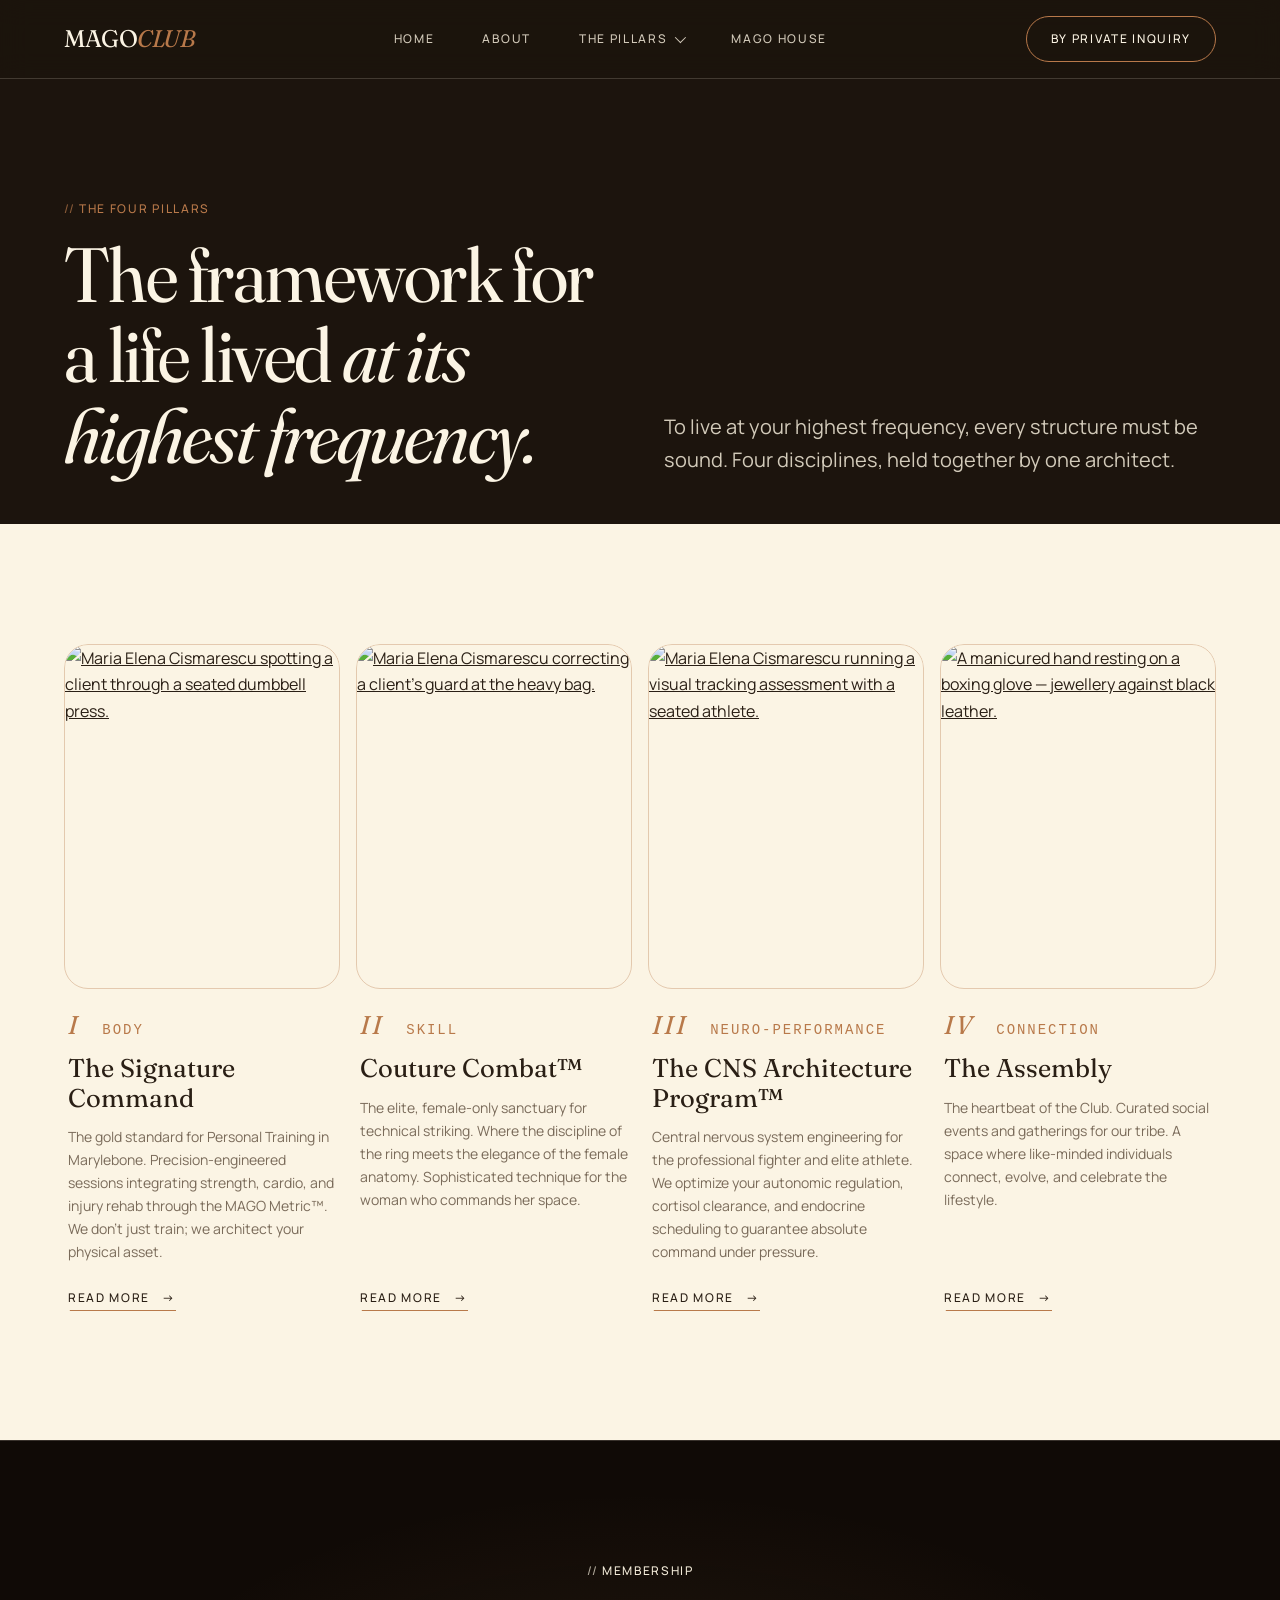
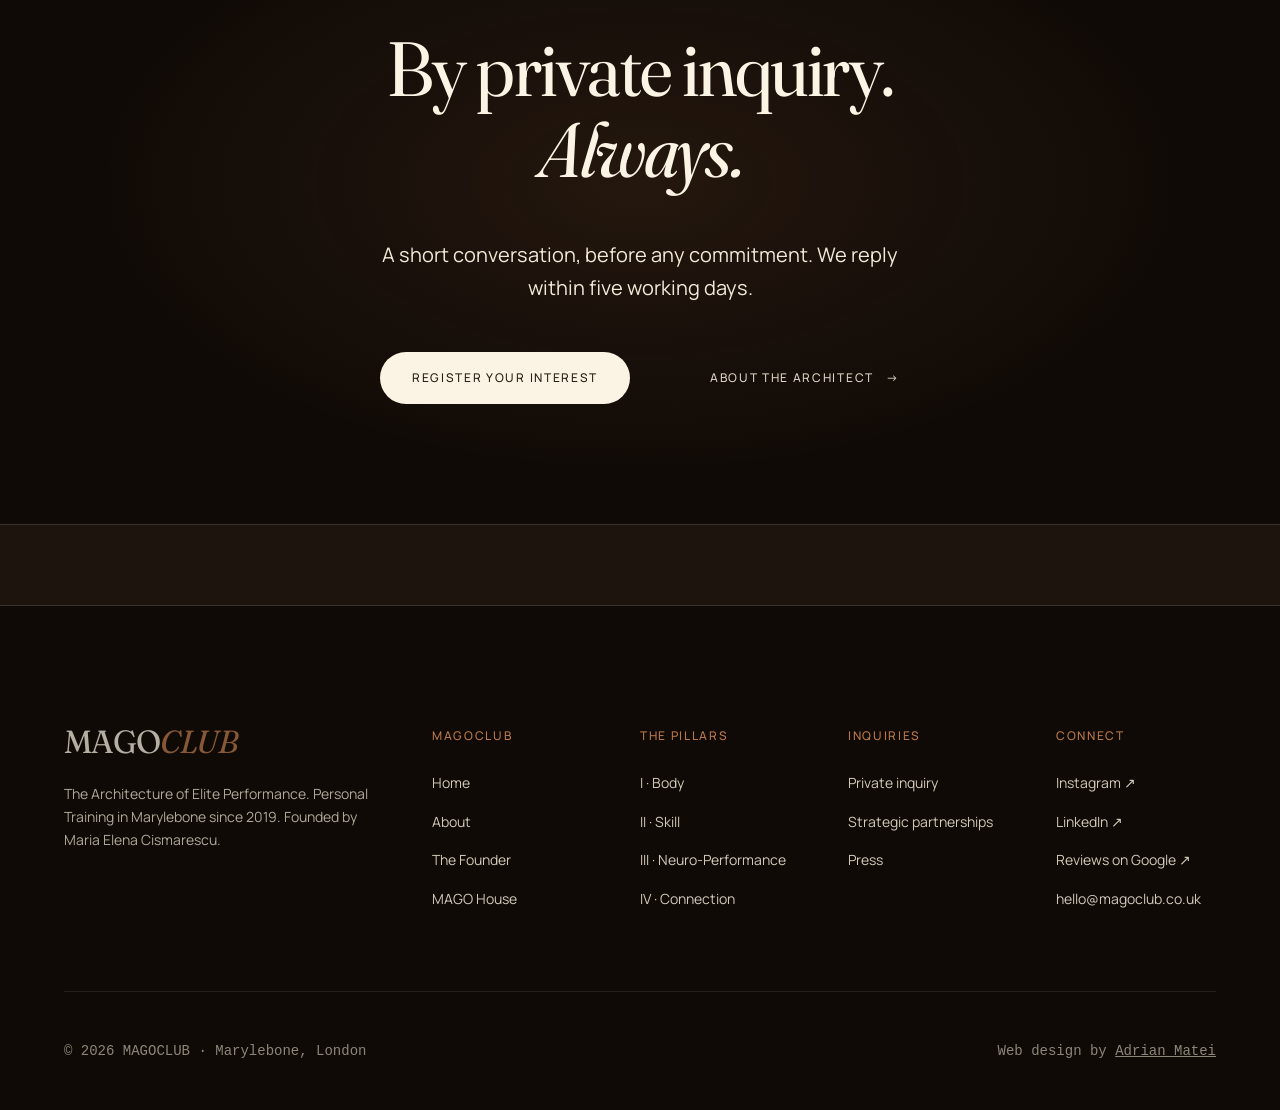
==== commit 9b07f679: "Rebrand Pillar III as Neuro-Performance; new bio and socials Pillar III becomes "III · Neuro-Perform" ====
--- a/the-pillars/index.html
+++ b/the-pillars/index.html
@@ -50,8 +50,7 @@
       </div>
       <p class="lede t-body-l">
         To live at your highest frequency, every structure must be sound. Four
-        disciplines, held together by one architect. You can begin with any of
-        them; most members eventually sit in all four.
+        disciplines, held together by one architect.
       </p>
     </header>
 
@@ -68,7 +67,7 @@
           <article class="card" role="listitem">
             <div class="pic">
               <a href="body.html" class="card-image-link" tabindex="-1" aria-hidden="true">
-                <img src="../images/New Images/john-arano-h4i9G-de7Po-unsplash.jpg" alt="A woman lifting a barbell overhead, photographed from behind in a low-light studio." loading="lazy" decoding="async" />
+                <img src="../images/maria/coaching-performance.jpg" alt="Maria Elena Cismarescu spotting a client through a seated dumbbell press." loading="lazy" decoding="async" />
               </a>
             </div>
             <div class="body">
@@ -87,7 +86,7 @@
           <article class="card" role="listitem">
             <div class="pic">
               <a href="skill.html" class="card-image-link" tabindex="-1" aria-hidden="true">
-                <img src="../images/New Images/logan-weaver-lgnwvr-u76Gd0hP5w4-unsplash.jpg" alt="Two women in matching low extensions on a studio floor." loading="lazy" decoding="async" />
+                <img src="../images/maria/coaching-boxing-3.jpg" alt="Maria Elena Cismarescu correcting a client's guard at the heavy bag." loading="lazy" decoding="async" />
               </a>
             </div>
             <div class="body">
@@ -106,16 +105,17 @@
           <article class="card" role="listitem">
             <div class="pic">
               <a href="mind.html" class="card-image-link" tabindex="-1" aria-hidden="true">
-                <img src="../images/New Images/christina-wocintechchat-com-m-eF7HN40WbAQ-unsplash.jpg" alt="Two women in conversation across a table." loading="lazy" decoding="async" />
+                <img src="../images/maria/assessment-2.jpg" alt="Maria Elena Cismarescu running a visual tracking assessment with a seated athlete." loading="lazy" decoding="async" />
               </a>
             </div>
             <div class="body">
-              <span class="num"><span class="roman">III</span> Mind</span>
-              <h3 class="t-h2">Mindset Architecture</h3>
+              <span class="num"><span class="roman">III</span> Neuro-Performance</span>
+              <h3 class="t-h2">The CNS Architecture Program™</h3>
               <p class="t-body-s">
-                Strategic wellness coaching for the high-performer. We align
-                your internal habits with your external ambitions, ensuring
-                your mindset is as sharp as your silhouette.
+                Central nervous system engineering for the professional fighter
+                and elite athlete. We optimize your autonomic regulation,
+                cortisol clearance, and endocrine scheduling to guarantee
+                absolute command under pressure.
               </p>
               <a href="mind.html" class="btn btn--primary more">Read more <span class="arrow" aria-hidden="true">→</span></a>
             </div>
@@ -124,7 +124,7 @@
           <article class="card" role="listitem">
             <div class="pic">
               <a href="connection.html" class="card-image-link" tabindex="-1" aria-hidden="true">
-                <img src="../images/pexels-katetrifo-3943939.jpg" alt="Two women walking a coastal boardwalk on a moody overcast morning." loading="lazy" decoding="async" />
+                <img src="../images/maria/accent-gloves-hand.jpg" alt="A manicured hand resting on a boxing glove — jewellery against black leather." loading="lazy" decoding="async" />
               </a>
             </div>
             <div class="body">
